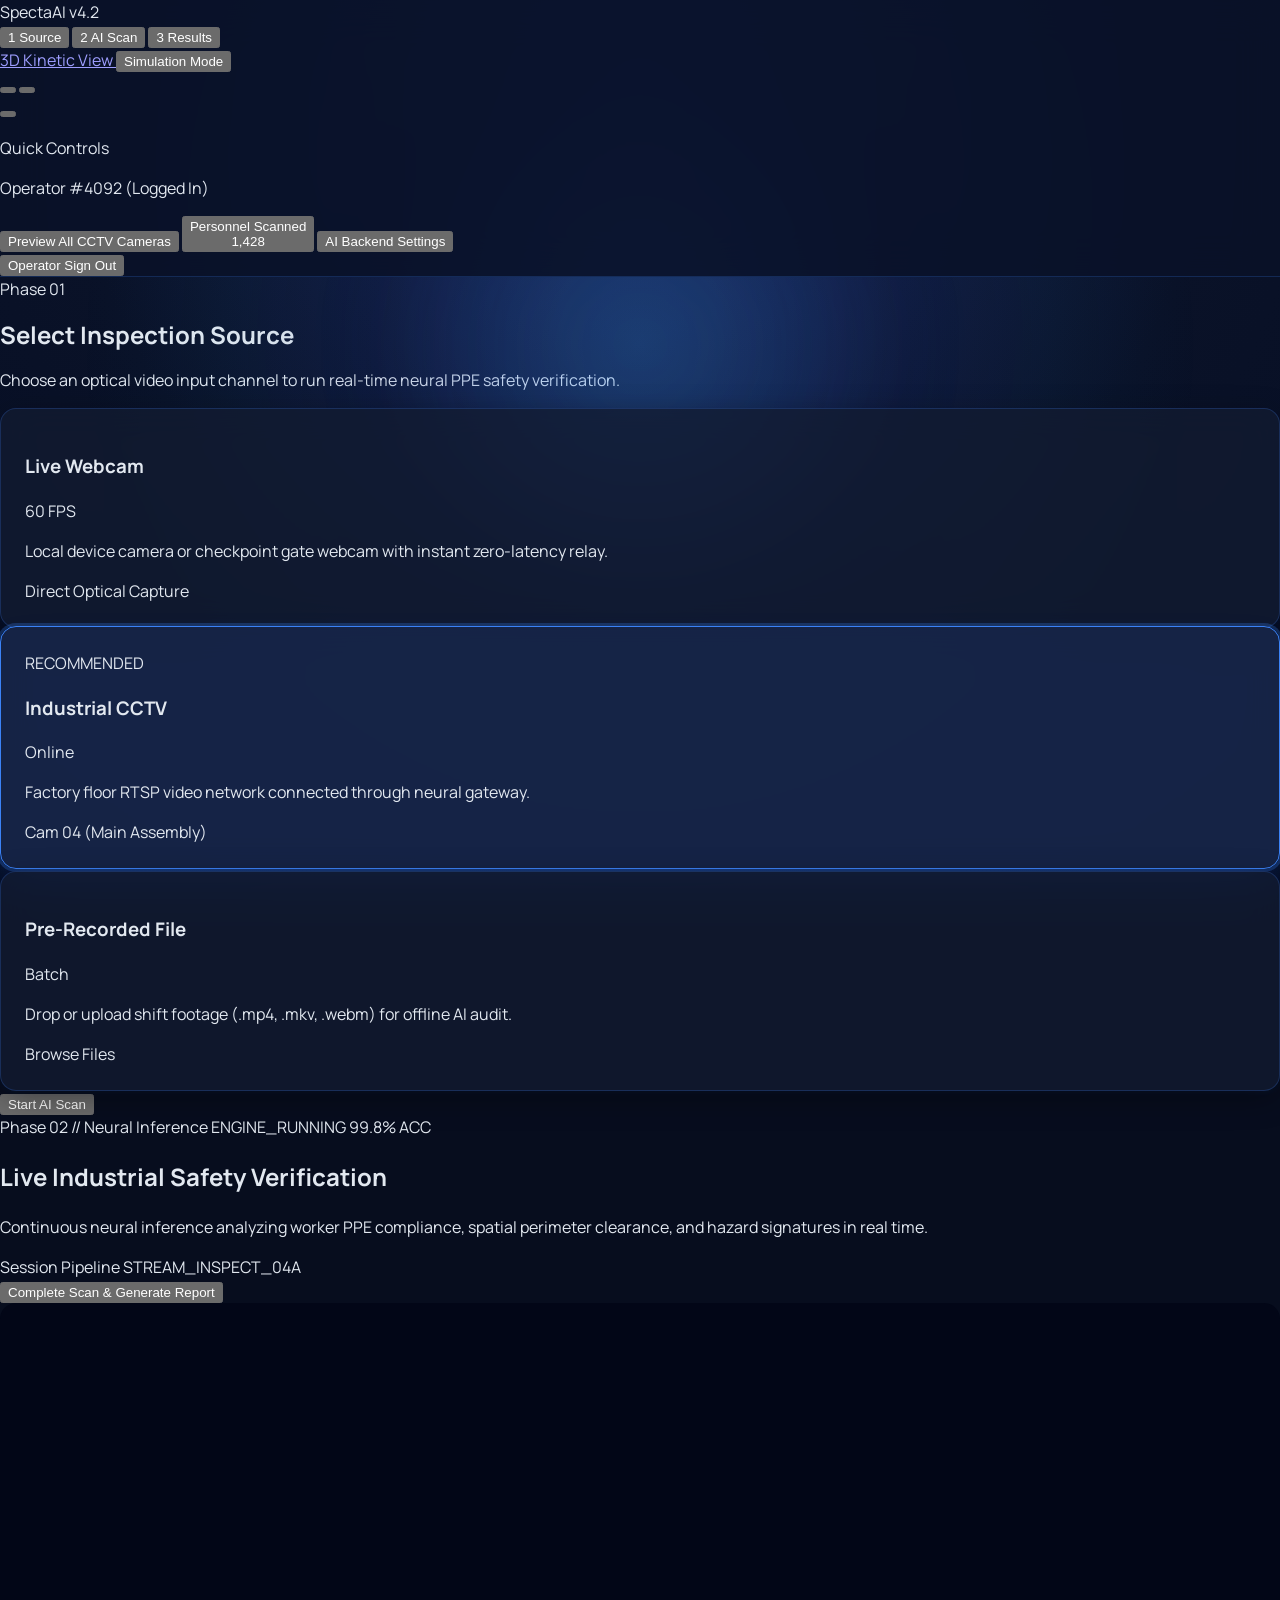
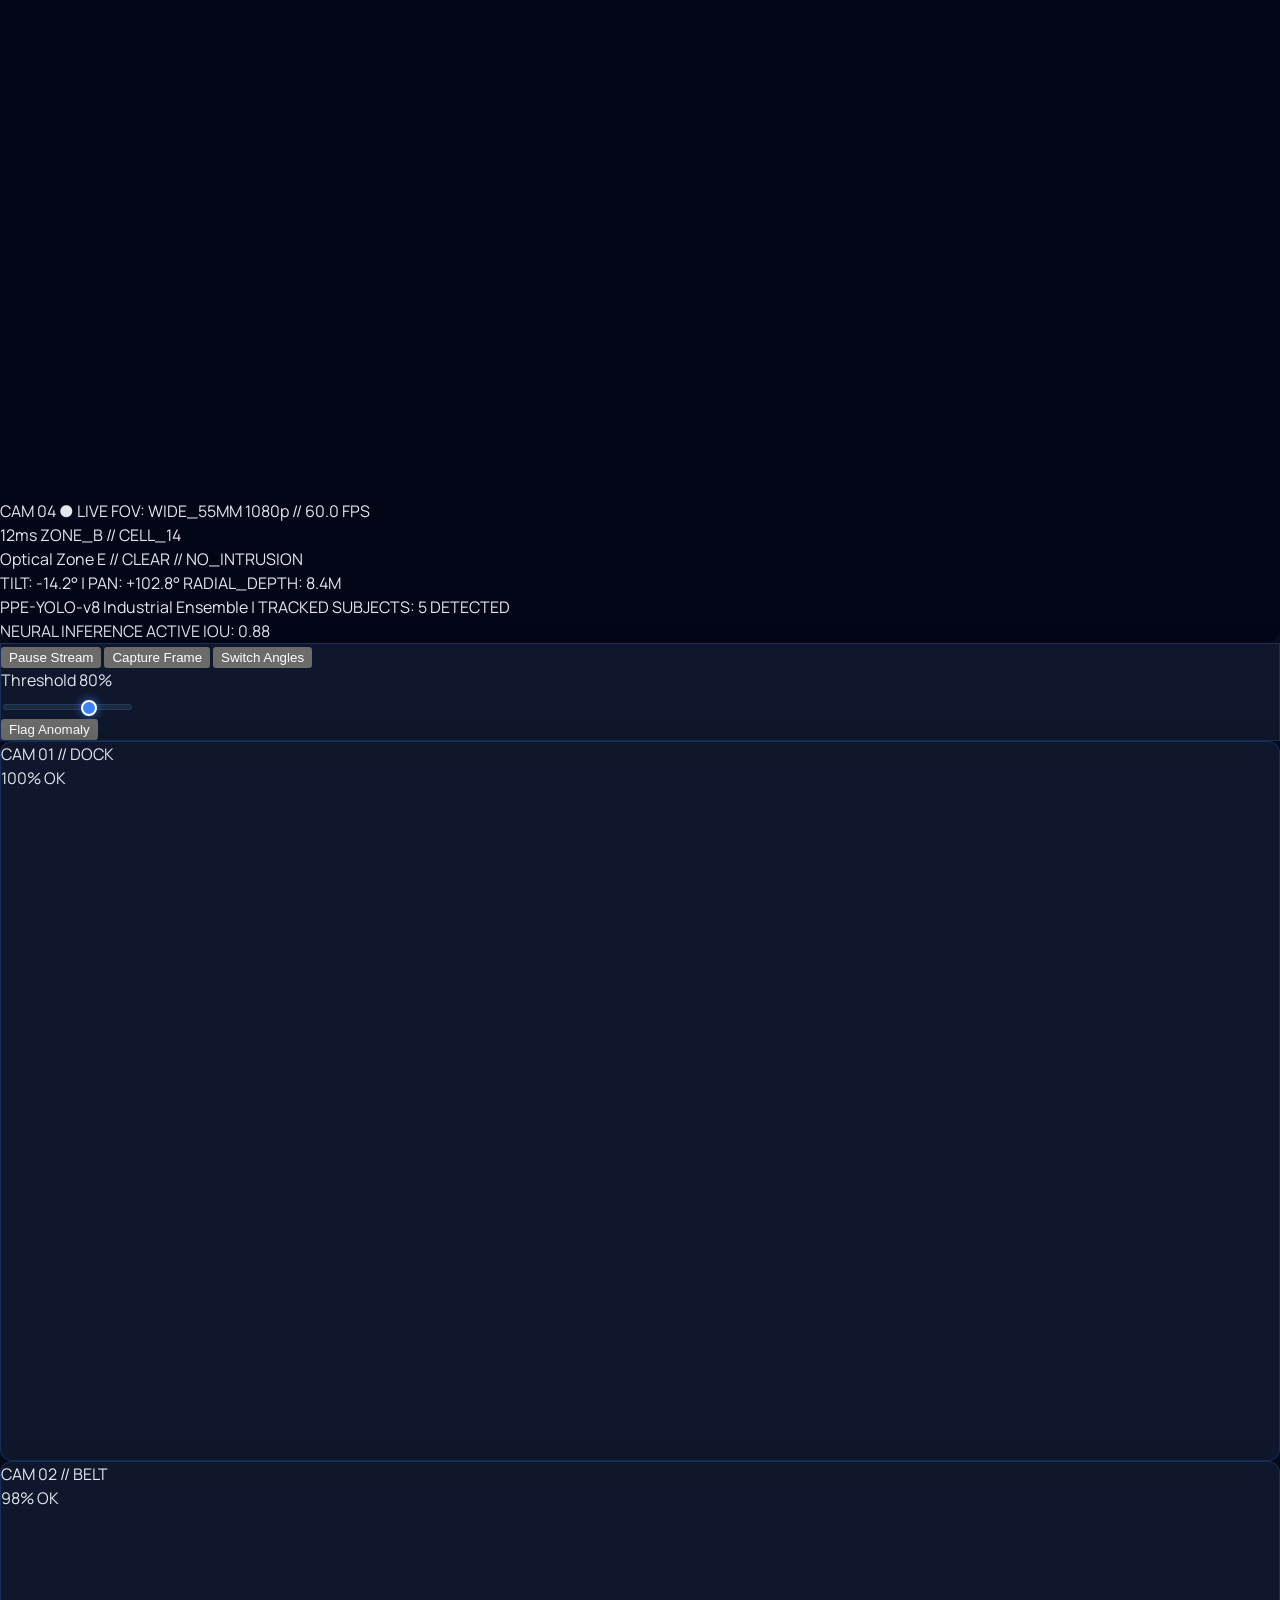
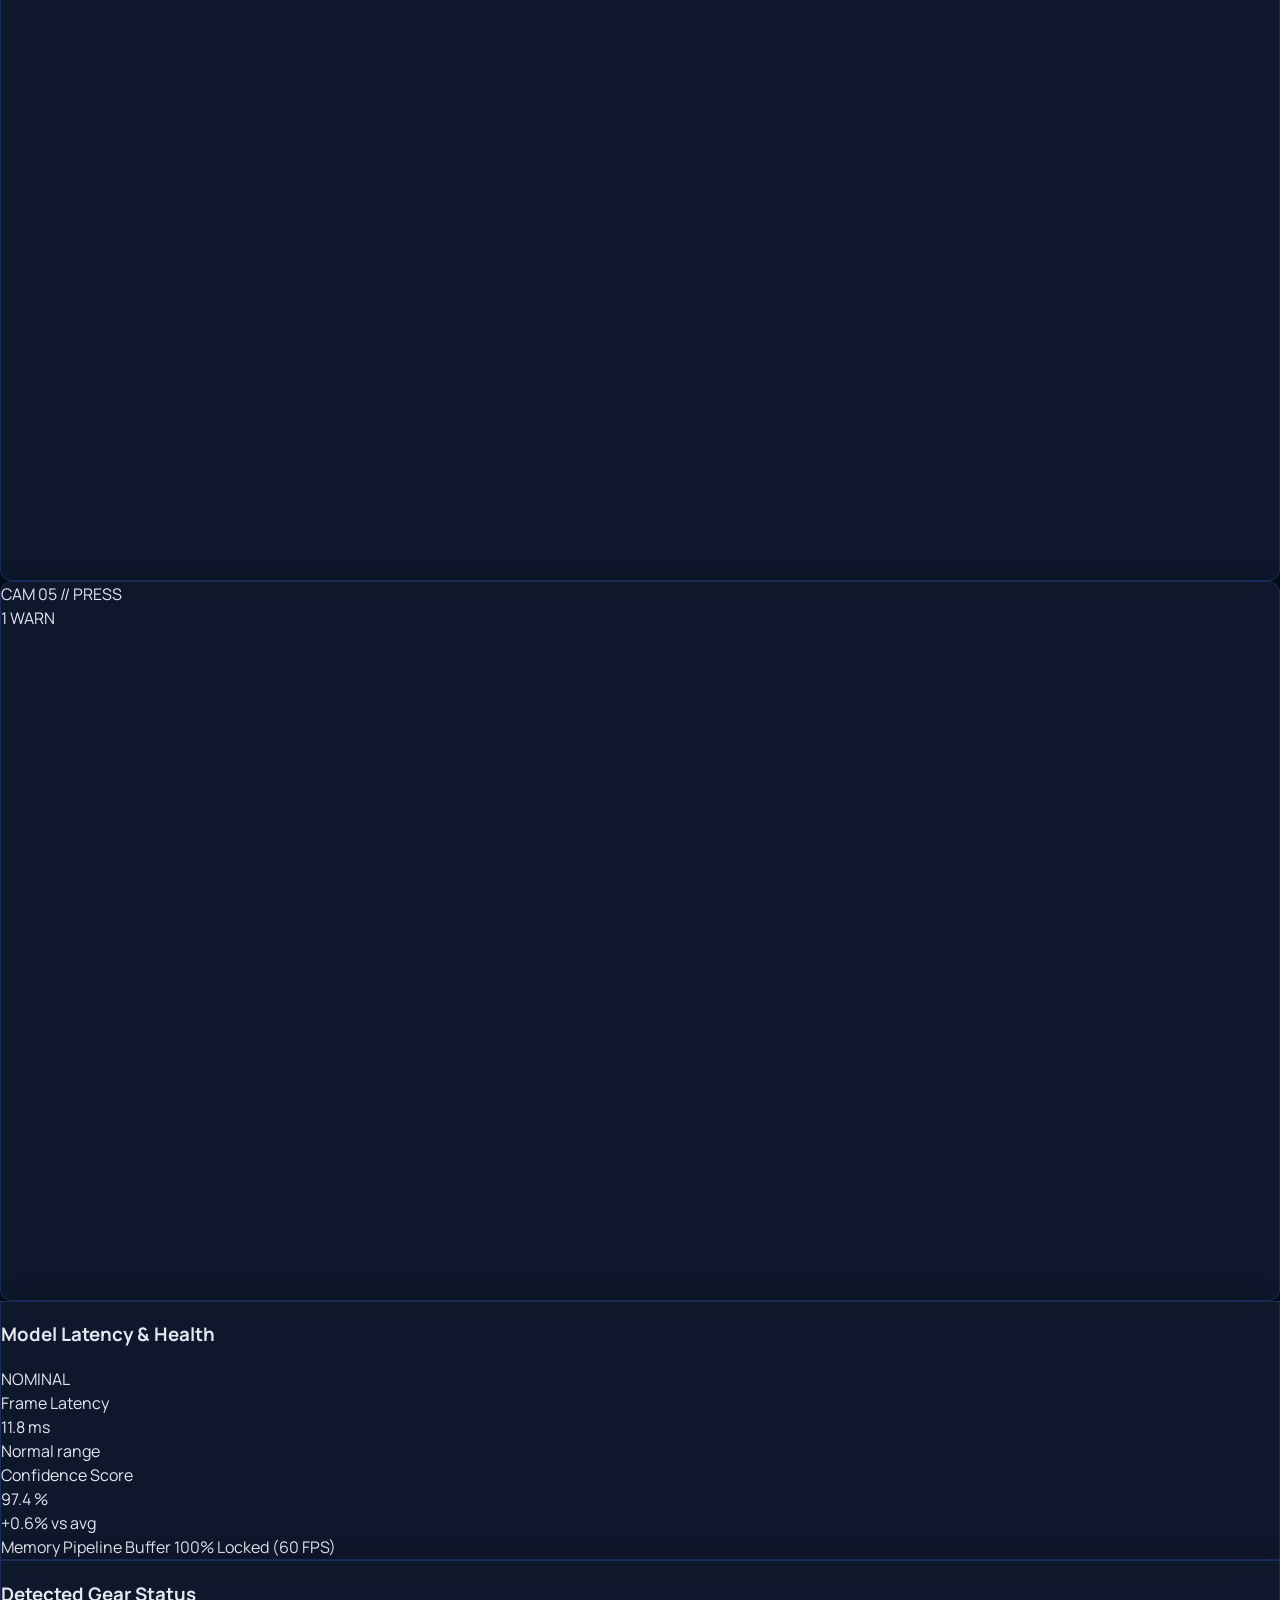
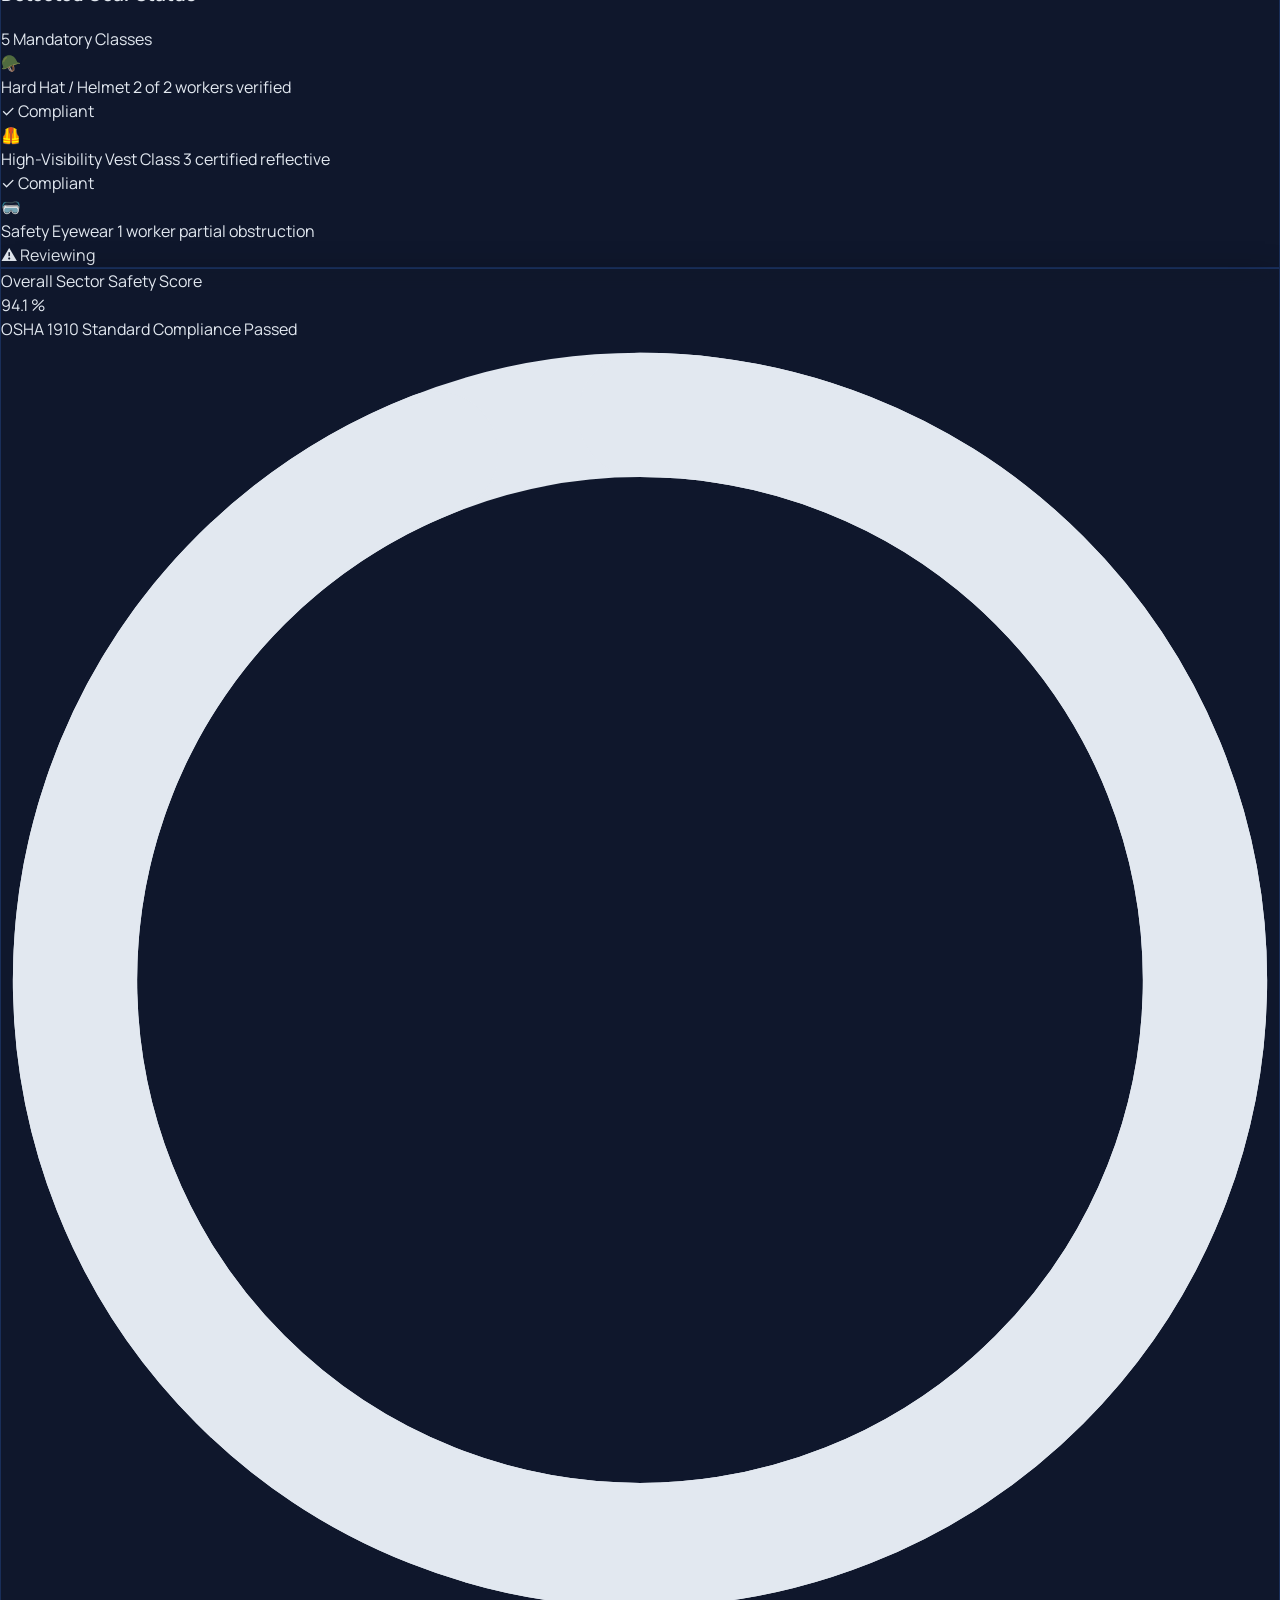
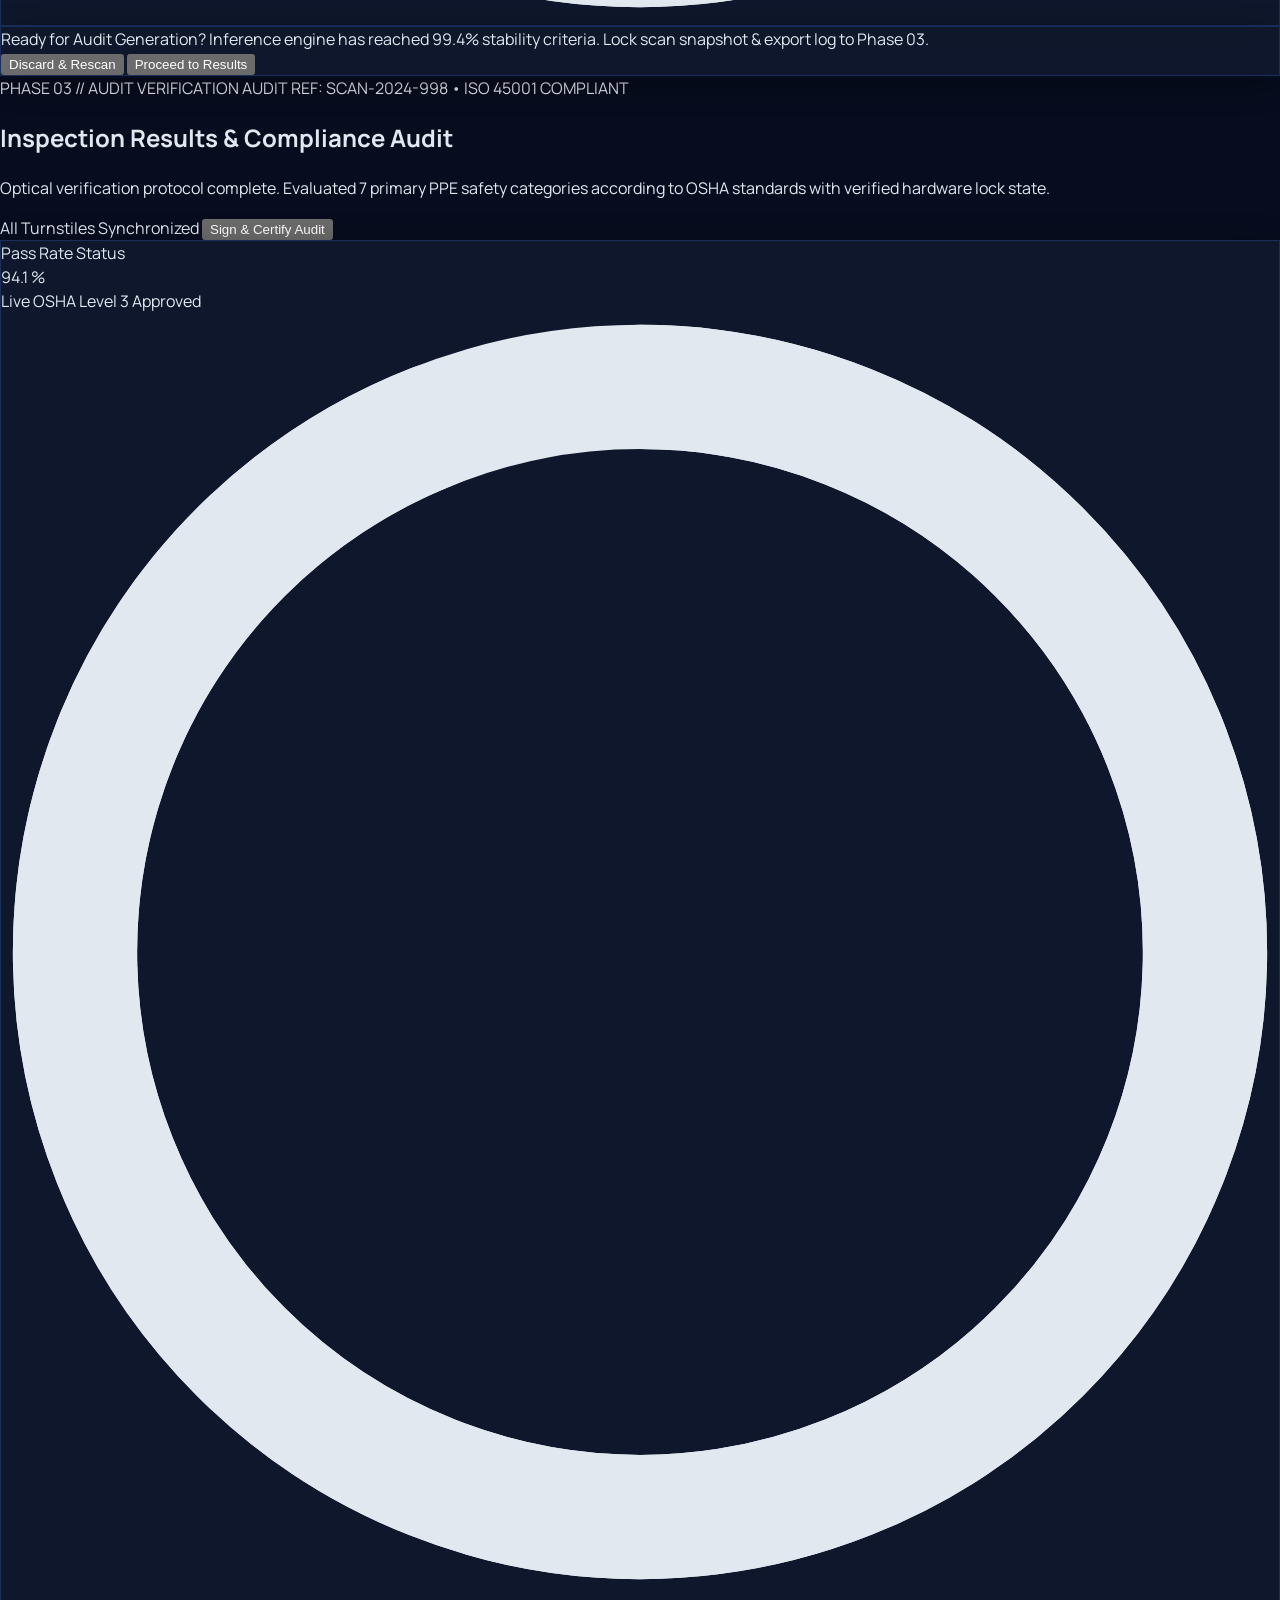
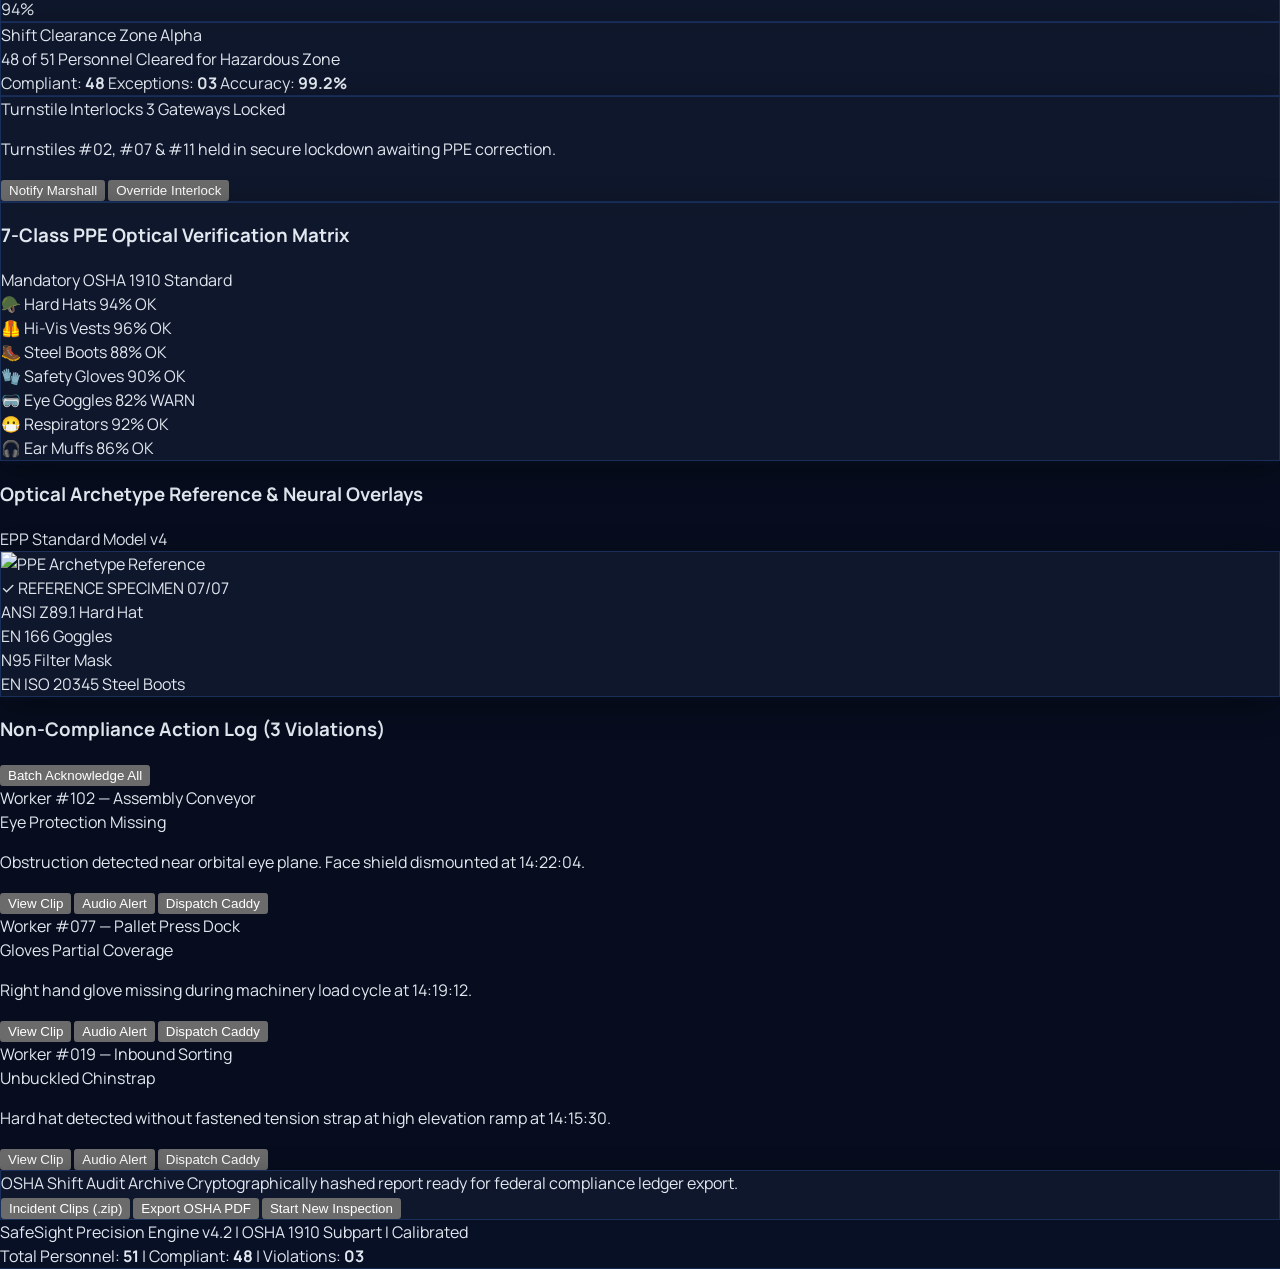
==== index.html @ af02d11a "Add initial frontend files" ====
<!DOCTYPE html>
<html lang="en">
<head>
  <meta charset="utf-8" />
  <meta name="viewport" content="width=device-width, initial-scale=1.0" />
  <title>SafeSight AI — Industrial PPE Neural Inspection Suite</title>
  
  <!-- Tailwind CSS CDN for utility classes -->
  <script src="https://cdn.tailwindcss.com?plugins=forms,container-queries"></script>
  
  <!-- Lucide Icons -->
  <script src="https://unpkg.com/lucide@latest"></script>
  
  <!-- Google Fonts: Space Grotesk, Manrope, Inter & JetBrains Mono -->
  <link rel="preconnect" href="https://fonts.googleapis.com" />
  <link rel="preconnect" href="https://fonts.gstatic.com" crossorigin />
  <link href="https://fonts.googleapis.com/css2?family=Inter:wght@300;400;500;600;700&family=JetBrains+Mono:wght@400;500;600;700&family=Manrope:wght@400;500;600;700&family=Space+Grotesk:wght@500;600;700&display=swap" rel="stylesheet" />

  <!-- Tailwind Configuration -->
  <script>
    tailwind.config = {
      theme: {
        extend: {
          fontFamily: {
            sans: ['Manrope', 'Inter', 'sans-serif'],
            display: ['Space Grotesk', 'sans-serif'],
            mono: ['JetBrains Mono', 'monospace'],
          },
          colors: {
            brand: {
              50: '#eff6ff',
              100: '#dbeafe',
              200: '#bfdbfe',
              300: '#93c5fd',
              500: '#2563eb',
              600: '#1d4ed8',
              700: '#1e40af',
              900: '#0b1c30',
            }
          }
        }
      }
    };
  </script>

  <!-- External Stylesheet -->
  <link rel="stylesheet" href="css/style.css" />
</head>
<body class="antialiased selection:bg-blue-500/30 flex flex-col justify-between min-h-screen relative overflow-x-hidden text-slate-300">

  <!-- Dynamic Cursor Tracking Spotlight Background Layers -->
  <div class="spotlight-layer" id="cursor-spotlight"></div>
  <div class="spotlight-glow" id="cursor-glow"></div>

  <!-- Ambient Blue Background Glow Spheres -->
  <div class="fixed top-[-10%] left-[20%] w-[550px] h-[550px] rounded-full bg-blue-600/15 blur-[140px] pointer-events-none -z-10"></div>
  <div class="fixed bottom-[-10%] right-[10%] w-[600px] h-[600px] rounded-full bg-sky-500/10 blur-[150px] pointer-events-none -z-10"></div>
  <div class="fixed top-[35%] right-[25%] w-[450px] h-[450px] rounded-full bg-indigo-600/10 blur-[130px] pointer-events-none -z-10"></div>

  <!-- ============================================== -->
  <!-- TOP NAVIGATION HEADER                          -->
  <!-- ============================================== -->
  <header class="sticky top-0 z-50 glass-nav px-6 sm:px-8 py-4 flex items-center justify-between shadow-[0_2px_15px_-3px_rgba(15,23,42,0.4)]">
    <!-- Brand Logo & Name -->
    <div class="flex items-center gap-3">
      <div class="w-9 h-9 rounded-xl bg-blue-600 flex items-center justify-center text-white shadow-md shadow-blue-500/30">
        <i data-lucide="shield-check" class="w-5 h-5"></i>
      </div>
      <div>
        <div class="flex items-center gap-2">
          <span class="font-display font-bold text-lg tracking-tight text-white">SpectaAI</span>
          <span class="text-[10px] font-mono uppercase bg-blue-500/20 text-blue-300 px-1.5 py-0.5 rounded font-semibold border border-blue-400/30">v4.2</span>
        </div>
      </div>
    </div>

    <!-- 3-Phase Stepper -->
    <div class="hidden md:flex items-center bg-[#131b31]/80 p-1 rounded-xl border border-blue-500/25 shadow-inner backdrop-blur-md">
      <button class="flex items-center gap-2 px-4 py-1.5 rounded-lg text-xs font-semibold tracking-wide transition-all shadow-sm bg-white text-blue-700 font-display" id="tab-btn-1" onclick="scrollToSection('phase-1')">
        <span class="w-4 h-4 rounded-full bg-blue-600 text-white flex items-center justify-center text-[10px] font-mono">1</span>
        <span>Source</span>
      </button>
      <button class="flex items-center gap-2 px-4 py-1.5 rounded-lg text-xs font-semibold tracking-wide transition-all text-slate-300 hover:text-white font-display" id="tab-btn-2" onclick="scrollToSection('phase-2')">
        <span class="w-4 h-4 rounded-full bg-blue-900/60 text-blue-300 flex items-center justify-center text-[10px] font-mono">2</span>
        <span>AI Scan</span>
      </button>
      <button class="flex items-center gap-2 px-4 py-1.5 rounded-lg text-xs font-semibold tracking-wide transition-all text-slate-300 hover:text-white font-display" id="tab-btn-3" onclick="scrollToSection('phase-3')">
        <span class="w-4 h-4 rounded-full bg-blue-900/60 text-blue-300 flex items-center justify-center text-[10px] font-mono">3</span>
        <span>Results</span>
      </button>
    </div>

    <!-- Quick Actions & Context Controls -->
    <div class="flex items-center gap-2 relative">
      <!-- 3D Kinetic Assembly Archetype Page Link -->
      <a href="kinetic-3d.html" class="hidden sm:flex items-center gap-1.5 px-3 py-1.5 rounded-xl bg-blue-600/30 hover:bg-blue-600/50 text-blue-300 hover:text-white border border-blue-400/30 font-display text-xs font-semibold shadow-sm transition mr-1" title="Open 3D Kinetic Assembly View">
        <i data-lucide="box" class="w-3.5 h-3.5"></i>
        <span>3D Kinetic View</span>
      </a>

      <!-- Backend Connection Status Indicator (Clickable to change URL) -->
      <button onclick="openBackendSettings()" class="text-xs font-mono text-slate-300 mr-2 flex items-center gap-1.5 bg-[#171f35]/80 hover:bg-[#1d2744] px-2.5 py-1 rounded-lg border border-blue-500/25 transition" title="Click to configure AI Backend URL">
        <span id="backendStatusDot" class="w-2 h-2 rounded-full bg-emerald-500 animate-pulse shadow-[0_0_8px_rgba(16,185,129,0.7)]"></span>
        <span id="backendStatusText" class="font-medium">System Active</span>
      </button>

      <!-- Slide Navigation Chevrons -->
      <div class="flex items-center border border-blue-500/25 rounded-lg p-0.5 bg-[#171f35]/80 mr-1 shadow-sm">
        <button class="p-1.5 hover:bg-blue-600/20 rounded text-slate-300 transition" onclick="scrollToSection('phase-1')" title="Previous Phase">
          <i data-lucide="chevron-left" class="w-4 h-4"></i>
        </button>
        <button class="p-1.5 hover:bg-blue-600/20 rounded text-slate-300 transition" onclick="scrollToSection('phase-2')" title="Next Phase">
          <i data-lucide="chevron-right" class="w-4 h-4"></i>
        </button>
      </div>

      <!-- 3-Dot Dropdown Toggle -->
      <button class="w-9 h-9 rounded-xl border border-blue-500/30 hover:border-blue-400 bg-[#171f35]/85 flex items-center justify-center text-slate-200 hover:text-white hover:bg-blue-600/20 shadow-sm transition" id="menu-btn" onclick="toggleMenu()" title="Quick Controls Menu">
        <i data-lucide="more-vertical" class="w-4 h-4"></i>
      </button>

      <!-- 3-Dot Context Menu Popup -->
      <div class="hidden absolute right-0 top-12 w-64 bg-[#0e162b]/95 backdrop-blur-xl border border-blue-500/30 rounded-2xl shadow-2xl shadow-black/60 p-2 z-50 slide-fade text-slate-300" id="quick-menu">
        <div class="px-3 py-2 border-b border-blue-900/40 mb-1">
          <p class="text-[11px] font-mono text-slate-400 uppercase tracking-wider">Quick Controls</p>
          <p class="text-xs font-semibold text-white">Operator #4092 (Logged In)</p>
        </div>
        <button class="w-full flex items-center gap-2.5 px-3 py-2 text-xs text-slate-300 hover:bg-blue-600/20 hover:text-white rounded-xl transition text-left" onclick="openModal('cctvGridModal')">
          <i data-lucide="layout-grid" class="w-4 h-4 text-blue-400"></i>
          <span>Preview All CCTV Cameras</span>
        </button>
        <button class="w-full flex items-center justify-between px-3 py-2 text-xs text-slate-300 hover:bg-blue-600/20 hover:text-white rounded-xl transition text-left" onclick="openModal('personnelStatsModal')">
          <div class="flex items-center gap-2.5">
            <i data-lucide="users" class="w-4 h-4 text-slate-400"></i>
            <span>Personnel Scanned</span>
          </div>
          <span class="font-mono font-semibold text-blue-300 bg-blue-900/60 px-1.5 py-0.5 rounded text-[11px] border border-blue-500/30">1,428</span>
        </button>
        <button class="w-full flex items-center gap-2.5 px-3 py-2 text-xs text-slate-300 hover:bg-blue-600/20 hover:text-white rounded-xl transition text-left" onclick="openBackendSettings()">
          <i data-lucide="settings" class="w-4 h-4 text-slate-400"></i>
          <span>AI Backend Settings</span>
        </button>
        <div class="my-1 border-t border-blue-900/40"></div>
        <button class="w-full flex items-center gap-2.5 px-3 py-2 text-xs text-rose-400 hover:bg-rose-500/10 rounded-xl transition text-left" onclick="showToast('Operator session signed out securely.', 'info', 'Signed Out')">
          <i data-lucide="log-out" class="w-4 h-4 text-rose-400"></i>
          <span>Operator Sign Out</span>
        </button>
      </div>
    </div>
  </header>

  <!-- ============================================== -->
  <!-- MAIN CONTAINER (PAGE FLOW)                    -->
  <!-- ============================================== -->
  <main class="w-full mx-auto px-4 sm:px-6 lg:px-8 py-8 flex-1 flex flex-col justify-center relative z-10 space-y-24">

    <!-- ============================================== -->
    <!-- SECTION 1: PHASE 01 SELECT INSPECTION SOURCE   -->
    <!-- ============================================== -->
    <section class="max-w-6xl w-full mx-auto slide-fade active-slide pt-4" id="phase-1">
      <div class="text-center max-w-xl mx-auto mb-10">
        <span class="text-xs font-mono font-semibold uppercase tracking-widest text-blue-400 bg-blue-950/80 px-3.5 py-1 rounded-full border border-blue-500/30 shadow-sm">Phase 01</span>
        <h1 class="font-display font-bold text-white mt-3 tracking-tight text-4xl sm:text-5xl" style="line-height: 1.15;">Select Inspection Source</h1>
        <p class="text-sm text-slate-400 mt-2 font-normal">Choose an optical video input channel to run real-time neural PPE safety verification.</p>
      </div>

      <!-- 3 Option Cards -->
      <div class="grid grid-cols-1 md:grid-cols-3 gap-6 max-w-4xl mx-auto">
        <!-- Option 1: Live Webcam -->
        <div class="source-card glass-card border border-blue-500/25 hover:border-blue-400/70 hover:shadow-xl hover:shadow-blue-500/20 flex flex-col justify-between" id="src-card-webcam" onclick="selectSource('webcam')">
          <div>
            <div class="w-12 h-12 rounded-xl bg-blue-950/80 text-blue-400 border border-blue-500/30 flex items-center justify-center mb-4 shadow-sm">
              <i data-lucide="video" class="w-6 h-6"></i>
            </div>
            <div class="flex items-center justify-between">
              <h3 class="font-display font-semibold text-white text-base">Live Webcam</h3>
              <span class="text-[11px] font-mono text-emerald-400 bg-emerald-950/60 border border-emerald-500/30 px-2 py-0.5 rounded font-medium">60 FPS</span>
            </div>
            <p class="text-xs text-slate-400 mt-2 leading-relaxed">Local device camera or checkpoint gate webcam with instant zero-latency relay.</p>
          </div>
          <div class="mt-6 pt-4 border-t border-slate-800 flex items-center justify-between text-xs font-medium text-blue-400">
            <span>Direct Optical Capture</span>
            <i data-lucide="arrow-right" class="w-4 h-4"></i>
          </div>
        </div>

        <!-- Option 2: CCTV Feed (Active Default) -->
        <div class="source-card glass-card active border-2 border-blue-500 flex flex-col justify-between" id="src-card-cctv" onclick="selectSource('cctv')">
          <div class="absolute -top-3 right-4 bg-blue-600 text-white text-[10px] font-mono uppercase px-2.5 py-0.5 rounded-full font-semibold shadow-sm">RECOMMENDED</div>
          <div>
            <div class="w-12 h-12 rounded-xl bg-blue-600 text-white flex items-center justify-center mb-4 shadow-md shadow-blue-500/40">
              <i data-lucide="cctv" class="w-6 h-6"></i>
            </div>
            <div class="flex items-center justify-between">
              <h3 class="font-display font-semibold text-white text-base">Industrial CCTV</h3>
              <span class="text-[11px] font-mono text-blue-300 bg-blue-900/60 border border-blue-500/40 px-2 py-0.5 rounded font-medium">Online</span>
            </div>
            <p class="text-xs text-slate-300 mt-2 leading-relaxed">Factory floor RTSP video network connected through neural gateway.</p>
          </div>
          <div class="mt-6 pt-4 border-t border-blue-900/70 flex items-center justify-between text-xs font-semibold text-blue-300">
            <span>Cam 04 (Main Assembly)</span>
            <i data-lucide="arrow-right" class="w-4 h-4"></i>
          </div>
        </div>

        <!-- Option 3: Pre-Recorded Video File -->
        <div class="source-card glass-card border border-blue-500/25 hover:border-blue-400/70 hover:shadow-xl hover:shadow-blue-500/20 flex flex-col justify-between" id="src-card-video" onclick="selectSource('video')">
          <div>
            <div class="w-12 h-12 rounded-xl bg-blue-950/80 text-blue-400 border border-blue-500/30 flex items-center justify-center mb-4 shadow-sm">
              <i data-lucide="file-video" class="w-6 h-6"></i>
            </div>
            <div class="flex items-center justify-between">
              <h3 class="font-display font-semibold text-white text-base">Pre-Recorded File</h3>
              <span class="text-[11px] font-mono text-slate-300 bg-slate-800/80 px-2 py-0.5 rounded font-medium border border-slate-700/50">Batch</span>
            </div>
            <p class="text-xs text-slate-400 mt-2 leading-relaxed">Drop or upload shift footage (.mp4, .mkv, .webm) for offline AI audit.</p>
          </div>
          <div class="mt-6 pt-4 border-t border-slate-800 flex items-center justify-between text-xs font-medium text-blue-400">
            <span id="video-file-label">Browse Files</span>
            <i data-lucide="arrow-right" class="w-4 h-4"></i>
          </div>
        </div>
      </div>

      <!-- Hidden native file picker for Pre-Recorded File -->
      <input accept="video/*" id="video-file-input" onchange="handleVideoFileSelected(event)" style="display:none" type="file" />

      <!-- Action Button to start inspection and scroll to Phase 02 -->
      <div class="mt-10 text-center">
        <button class="inline-flex items-center gap-2 bg-blue-600 hover:bg-blue-500 text-white px-8 py-3 rounded-xl font-display font-semibold text-sm shadow-lg shadow-blue-600/30 hover:shadow-xl hover:shadow-blue-500/40 transition-all active:scale-[0.98]" onclick="startInspection()">
          <span>Start AI Scan</span>
          <i data-lucide="arrow-down" class="w-4 h-4"></i>
        </button>
      </div>
    </section>

    <!-- ============================================== -->
    <!-- SECTION 2: PHASE 02 LIVE AI SCAN IN PROGRESS   -->
    <!-- ============================================== -->
    <section class="max-w-[1720px] w-full mx-auto pt-6 border-t border-blue-500/20" id="phase-2">
      <div class="flex flex-col gap-6">

        <!-- Top Status Bar & Section Header -->
        <div class="flex flex-col xl:flex-row xl:items-end justify-between gap-4">
          <div class="flex flex-col gap-1.5">
            <div class="flex items-center gap-3">
              <span class="px-3 py-1 rounded-full bg-blue-500/20 text-blue-300 font-mono text-[11px] font-semibold uppercase tracking-widest border border-blue-500/30 shadow-sm">
                Phase 02 // Neural Inference
              </span>
              <span class="inline-flex items-center gap-1.5 px-3 py-1 rounded-full bg-emerald-500/10 text-emerald-400 font-mono text-[11px] border border-emerald-500/30">
                <span class="w-1.5 h-1.5 rounded-full bg-emerald-400 animate-ping"></span>
                ENGINE_RUNNING 99.8% ACC
              </span>
            </div>
            <h2 class="font-display font-bold text-3xl sm:text-4xl text-white tracking-tight mt-1">
              Live Industrial Safety Verification
            </h2>
            <p class="text-sm text-slate-400 max-w-3xl font-normal leading-relaxed">
              Continuous neural inference analyzing worker PPE compliance, spatial perimeter clearance, and hazard signatures in real time.
            </p>
          </div>
          <div class="flex items-center gap-3 shrink-0">
            <div class="hidden sm:flex flex-col items-end px-4 py-1.5 rounded-xl bg-[#131b31]/80 border border-blue-500/25 shadow-sm">
              <span class="font-mono text-[10px] text-slate-400 uppercase tracking-wider">Session Pipeline</span>
              <span class="font-mono text-xs text-blue-300 font-bold">STREAM_INSPECT_04A</span>
            </div>
            <button class="group flex items-center gap-2 px-5 py-2.5 rounded-xl bg-blue-600 hover:bg-blue-500 text-white font-display font-semibold text-xs shadow-[0_0_20px_rgba(37,99,235,0.35)] transition-all" onclick="stopInspection(); scrollToSection('phase-3');" type="button">
              <span>Complete Scan &amp; Generate Report</span>
              <i data-lucide="arrow-right" class="w-4 h-4 group-hover:translate-x-1 transition-transform"></i>
            </button>
          </div>
        </div>

        <!-- Main Stage Split: Viewport (8 Cols) vs Telemetry Rail (4 Cols) -->
        <div class="grid grid-cols-1 xl:grid-cols-12 gap-6 items-start">

          <!-- LEFT COLUMN: CCTV Stream Viewport & Micro-Controls (8 Cols) -->
          <div class="xl:col-span-8 flex flex-col gap-4">

            <!-- Feed Canvas Container -->
            <div class="relative w-full rounded-2xl overflow-hidden bg-slate-950 border border-blue-500/30 shadow-[0_20px_50px_rgba(0,0,0,0.7)] group" id="viewportContainer">
              <!-- Background Industrial Stream Simulation Frame with Neural Detections -->
              <div class="relative w-full aspect-[16/9] min-h-[460px] bg-cover bg-center overflow-hidden" id="feedBg" style="background-image: url('https://lh3.googleusercontent.com/aida-public/[base64]')">
                <!-- Real live video stream (hidden until webcam or file upload starts) -->
                <video autoplay class="absolute inset-0 w-full h-full object-cover hidden" id="feedVideo" muted playsinline></video>

                <!-- Dynamic High-DPI Bounding Box Canvas -->
                <canvas id="overlayCanvas"></canvas>

                <!-- Hidden canvas used only to grab still frames to send to the backend -->
                <canvas class="hidden" id="captureCanvas"></canvas>

                <!-- Scanline & Gradient Overlay -->
                <div class="absolute inset-0 bg-gradient-to-t from-slate-950 via-slate-950/20 to-slate-950/60 pointer-events-none"></div>
                <div class="absolute inset-0 scanline-overlay pointer-events-none opacity-40"></div>

                <!-- Top HUD Overlay Bar -->
                <div class="absolute top-4 left-4 right-4 flex items-center justify-between gap-2 pointer-events-none z-20">
                  <div class="flex items-center gap-2 flex-wrap">
                    <span class="flex items-center gap-1.5 px-3 py-1 rounded-lg bg-black/75 backdrop-blur-md shadow-md font-mono text-xs text-white border border-white/10">
                      <span class="w-2 h-2 rounded-full bg-rose-500 animate-pulse shadow-[0_0_8px_rgba(239,68,68,0.8)]"></span>
                      <span class="text-rose-400 font-bold" id="hudCamId">CAM 04</span>
                      <span class="text-slate-400">● LIVE</span>
                    </span>
                    <span class="px-2.5 py-1 rounded-lg bg-black/60 backdrop-blur-md font-mono text-[11px] text-slate-300 border border-white/10">
                      FOV: WIDE_55MM
                    </span>
                    <span class="px-2.5 py-1 rounded-lg bg-black/60 backdrop-blur-md font-mono text-[11px] text-blue-300 border border-white/10" id="hudCamFps">
                      1080p // 60.0 FPS
                    </span>
                  </div>
                  <div class="flex items-center gap-2">
                    <span class="flex items-center gap-1 px-3 py-1 rounded-lg bg-black/75 backdrop-blur-md font-mono text-xs text-emerald-400 border border-white/10">
                      <i data-lucide="zap" class="w-3.5 h-3.5"></i>
                      <span id="telemetryLatencyPill">12ms</span>
                    </span>
                    <span class="px-3 py-1 rounded-lg bg-black/75 backdrop-blur-md font-mono text-xs text-slate-300 border border-white/10" id="hudCamZone">
                      ZONE_B // CELL_14
                    </span>
                  </div>
                </div>

                <!-- Target Crosshairs / Grid Alignment Watermarks -->
                <div class="absolute top-1/2 left-1/2 -translate-x-1/2 -translate-y-1/2 w-8 h-8 pointer-events-none opacity-40 flex items-center justify-center text-blue-400 z-10">
                  <i data-lucide="crosshair" class="w-8 h-8"></i>
                </div>

                <!-- AI Optical Safe Zone Vector Overlay -->
                <div class="absolute bottom-4 left-6 pointer-events-none z-20">
                  <div class="flex items-center gap-2 px-3 py-1 rounded-lg bg-black/75 backdrop-blur-md shadow-md text-blue-300 font-mono text-xs border border-blue-500/30">
                    <span class="w-2 h-2 rounded-full bg-blue-400 animate-ping"></span>
                    <span>Optical Zone E // CLEAR // NO_INTRUSION</span>
                  </div>
                </div>

                <!-- Right-hand HUD Coordinates -->
                <div class="absolute bottom-4 right-4 pointer-events-none hidden sm:flex flex-col items-end text-slate-400 font-mono text-[10px] z-20">
                  <span>TILT: -14.2° | PAN: +102.8°</span>
                  <span class="text-white font-bold">RADIAL_DEPTH: 8.4M</span>
                </div>
              </div>

              <!-- Bottom Stream Telemetry Bar -->
              <div class="px-4 py-2.5 bg-[#0f172a] border-t border-blue-500/25 flex flex-col sm:flex-row items-center justify-between gap-2 text-slate-300 font-mono text-xs">
                <div class="flex items-center gap-3">
                  <span class="w-2 h-2 rounded-full bg-blue-500 shadow-[0_0_8px_rgba(59,130,246,0.8)]"></span>
                  <span class="font-bold text-white">PPE-YOLO-v8 Industrial Ensemble</span>
                  <span class="text-slate-600">|</span>
                  <span class="text-emerald-400 font-semibold" id="trackedSubjectsLabel">TRACKED SUBJECTS: 5 DETECTED</span>
                </div>
                <div class="flex items-center gap-3 text-[11px]">
                  <span class="text-slate-400" id="liveStatusLabel">NEURAL INFERENCE ACTIVE</span>
                  <span class="px-1.5 py-0.5 rounded bg-blue-950/80 border border-blue-500/30 font-bold text-blue-300">IOU: 0.88</span>
                </div>
              </div>
            </div>

            <!-- Interactive Stream Controls Strip -->
            <div class="grid grid-cols-2 md:grid-cols-5 gap-3 p-3 rounded-xl glass-card border border-blue-500/25 shadow-sm">
              <!-- Pause Stream Button -->
              <button id="pauseStreamBtn" class="flex items-center justify-center gap-2 px-3 py-2 rounded-lg bg-[#171f35]/90 hover:bg-blue-600/20 text-slate-200 text-xs font-medium transition-all border border-blue-500/20 shadow-sm" onclick="togglePauseStream()" type="button">
                <i data-lucide="pause-circle" class="w-4 h-4 text-blue-400"></i>
                <span id="pauseStreamText">Pause Stream</span>
              </button>

              <!-- Capture Frame Button -->
              <button class="flex items-center justify-center gap-2 px-3 py-2 rounded-lg bg-[#171f35]/90 hover:bg-blue-600/20 text-slate-200 text-xs font-medium transition-all border border-blue-500/20 shadow-sm" onclick="captureSnapshot()" type="button">
                <i data-lucide="camera" class="w-4 h-4 text-emerald-400"></i>
                <span>Capture Frame</span>
              </button>

              <!-- Switch Angles Button -->
              <button class="flex items-center justify-center gap-2 px-3 py-2 rounded-lg bg-[#171f35]/90 hover:bg-blue-600/20 text-slate-200 text-xs font-medium transition-all border border-blue-500/20 shadow-sm" onclick="cycleCameraAngles()" type="button">
                <i data-lucide="video" class="w-4 h-4 text-blue-400"></i>
                <span>Switch Angles</span>
              </button>

              <!-- Sensitivity Slider Widget -->
              <div class="col-span-2 md:col-span-1 flex flex-col justify-center px-3 py-1 rounded-lg bg-[#171f35]/90 border border-blue-500/20">
                <div class="flex items-center justify-between text-[11px] font-mono text-slate-400">
                  <span>Threshold</span>
                  <span class="text-blue-300 font-bold" id="sensitivityLabel">80%</span>
                </div>
                <input type="range" min="40" max="98" value="80" class="w-full mt-1" oninput="updateSensitivity(this.value)" />
              </div>

              <!-- Flag Anomaly Button -->
              <button class="flex items-center justify-center gap-2 px-3 py-2 rounded-lg bg-rose-950/50 hover:bg-rose-900/60 text-rose-300 text-xs font-medium transition-all border border-rose-500/30 shadow-sm" onclick="openModal('flagAnomalyModal')" type="button">
                <i data-lucide="flag" class="w-4 h-4 text-rose-400"></i>
                <span>Flag Anomaly</span>
              </button>
            </div>

            <!-- Secondary Feed Mosaic: Alternate Angle Miniatures -->
            <div class="grid grid-cols-3 gap-3 pt-1">
              <!-- Thumbnail 1 (CAM 01 Dock) -->
              <div class="cctv-thumb glass-card group" data-cam="CAM_01" onclick="switchCCTVCamera('CAM_01')" title="Switch to Dock Cam 01">
                <div class="w-full h-full bg-cover bg-center" style="background-image: url('https://lh3.googleusercontent.com/aida-public/[base64]')">
                  <div class="absolute inset-0 bg-slate-950/50 group-hover:bg-transparent transition-colors"></div>
                  <div class="absolute top-2 left-2 px-1.5 py-0.5 rounded bg-black/80 font-mono text-[10px] text-white">CAM 01 // DOCK</div>
                  <div class="absolute bottom-2 right-2 px-1.5 py-0.5 rounded bg-emerald-500/90 text-slate-950 font-mono text-[9px] font-bold">100% OK</div>
                </div>
              </div>

              <!-- Thumbnail 2 (CAM 02 Belt) -->
              <div class="cctv-thumb glass-card group" data-cam="CAM_02" onclick="switchCCTVCamera('CAM_02')" title="Switch to Belt Cam 02">
                <div class="w-full h-full bg-cover bg-center" style="background-image: url('https://lh3.googleusercontent.com/aida-public/[base64]')">
                  <div class="absolute inset-0 bg-slate-950/50 group-hover:bg-transparent transition-colors"></div>
                  <div class="absolute top-2 left-2 px-1.5 py-0.5 rounded bg-black/80 font-mono text-[10px] text-white">CAM 02 // BELT</div>
                  <div class="absolute bottom-2 right-2 px-1.5 py-0.5 rounded bg-emerald-500/90 text-slate-950 font-mono text-[9px] font-bold">98% OK</div>
                </div>
              </div>

              <!-- Thumbnail 3 (CAM 05 Press) -->
              <div class="cctv-thumb glass-card group" data-cam="CAM_05" onclick="switchCCTVCamera('CAM_05')" title="Switch to Press Cam 05">
                <div class="w-full h-full bg-cover bg-center" style="background-image: url('https://lh3.googleusercontent.com/aida-public/[base64]')">
                  <div class="absolute inset-0 bg-slate-950/50 group-hover:bg-transparent transition-colors"></div>
                  <div class="absolute top-2 left-2 px-1.5 py-0.5 rounded bg-black/80 font-mono text-[10px] text-white">CAM 05 // PRESS</div>
                  <div class="absolute bottom-2 right-2 px-1.5 py-0.5 rounded bg-amber-500 text-slate-950 font-mono text-[9px] font-bold">1 WARN</div>
                </div>
              </div>
            </div>
          </div>

          <!-- RIGHT COLUMN: Real-Time Telemetry & Detected Gear Status (4 Cols) -->
          <div class="xl:col-span-4 flex flex-col gap-4">

            <!-- Inference Performance Telemetry Card -->
            <div class="p-5 rounded-2xl glass-card border border-blue-500/25 shadow-sm flex flex-col gap-3">
              <div class="flex items-center justify-between pb-1 border-b border-slate-800">
                <div class="flex items-center gap-2">
                  <i data-lucide="gauge" class="w-4 h-4 text-blue-400"></i>
                  <h3 class="font-display font-semibold text-white text-sm">Model Latency &amp; Health</h3>
                </div>
                <span class="font-mono text-xs text-emerald-400 font-bold bg-emerald-950/70 border border-emerald-500/30 px-2 py-0.5 rounded">NOMINAL</span>
              </div>
              <div class="grid grid-cols-2 gap-3 pt-1">
                <div class="p-3 rounded-xl bg-slate-900/70 border border-blue-500/15 flex flex-col">
                  <span class="font-mono text-[11px] text-slate-400">Frame Latency</span>
                  <div class="flex items-baseline gap-1 mt-1">
                    <span class="font-display text-2xl font-bold text-white" id="telemetryLatency">11.8</span>
                    <span class="font-mono text-xs text-slate-400">ms</span>
                  </div>
                  <span class="text-[11px] text-emerald-400 mt-1 flex items-center gap-1 font-medium">
                    <i data-lucide="check" class="w-3 h-3"></i> Normal range
                  </span>
                </div>
                <div class="p-3 rounded-xl bg-slate-900/70 border border-blue-500/15 flex flex-col">
                  <span class="font-mono text-[11px] text-slate-400">Confidence Score</span>
                  <div class="flex items-baseline gap-1 mt-1">
                    <span class="font-display text-2xl font-bold text-blue-400" id="telemetryConfidence">97.4</span>
                    <span class="font-mono text-xs text-blue-400">%</span>
                  </div>
                  <span class="text-[11px] text-blue-300 mt-1 flex items-center gap-1 font-medium">
                    <i data-lucide="trending-up" class="w-3 h-3"></i> +0.6% vs avg
                  </span>
                </div>
              </div>
              <!-- Buffer Health Spark Bar -->
              <div class="flex flex-col gap-1.5 mt-1 p-3 rounded-xl bg-slate-900/70 border border-blue-500/15">
                <div class="flex items-center justify-between font-mono text-[11px] text-slate-400">
                  <span>Memory Pipeline Buffer</span>
                  <span class="text-slate-200 font-semibold">100% Locked (60 FPS)</span>
                </div>
                <div class="w-full bg-slate-800 h-2 rounded-full overflow-hidden flex">
                  <div class="bg-emerald-500 h-full" style="width: 82%"></div>
                  <div class="bg-blue-500 h-full" style="width: 18%"></div>
                </div>
              </div>
            </div>

            <!-- Detected Gear Status Checklist Card -->
            <div class="p-5 rounded-2xl glass-card border border-blue-500/25 shadow-sm flex flex-col gap-3">
              <div class="flex items-center justify-between pb-2 border-b border-slate-800">
                <div class="flex items-center gap-2">
                  <i data-lucide="shield" class="w-4 h-4 text-blue-400"></i>
                  <h3 class="font-display font-semibold text-white text-sm">Detected Gear Status</h3>
                </div>
                <span class="px-2 py-0.5 rounded bg-blue-950/80 border border-blue-500/30 text-blue-300 font-mono text-[10px] font-semibold">
                  5 Mandatory Classes
                </span>
              </div>

              <!-- Filled dynamically by JS -->
              <div class="flex flex-col gap-2" id="detectedGearList">
                <!-- Item 1: Hard Hat -->
                <div class="p-2.5 rounded-xl bg-slate-900/60 border border-blue-500/15 flex items-center justify-between gap-3">
                  <div class="flex items-center gap-3">
                    <div class="w-8 h-8 rounded-lg bg-blue-950/80 text-blue-300 flex items-center justify-center shrink-0 text-base">🪖</div>
                    <div class="flex flex-col">
                      <span class="font-display text-xs text-white font-semibold">Hard Hat / Helmet</span>
                      <span class="text-[11px] text-slate-400">2 of 2 workers verified</span>
                    </div>
                  </div>
                  <div class="flex items-center gap-1 px-2.5 py-1 rounded-full bg-emerald-950/70 border border-emerald-500/30 text-emerald-400 font-mono text-[10px] font-bold">
                    <span>✓ Compliant</span>
                  </div>
                </div>

                <!-- Item 2: High-Visibility Vest -->
                <div class="p-2.5 rounded-xl bg-slate-900/60 border border-blue-500/15 flex items-center justify-between gap-3">
                  <div class="flex items-center gap-3">
                    <div class="w-8 h-8 rounded-lg bg-blue-950/80 text-blue-300 flex items-center justify-center shrink-0 text-base">🦺</div>
                    <div class="flex flex-col">
                      <span class="font-display text-xs text-white font-semibold">High-Visibility Vest</span>
                      <span class="text-[11px] text-slate-400">Class 3 certified reflective</span>
                    </div>
                  </div>
                  <div class="flex items-center gap-1 px-2.5 py-1 rounded-full bg-emerald-950/70 border border-emerald-500/30 text-emerald-400 font-mono text-[10px] font-bold">
                    <span>✓ Compliant</span>
                  </div>
                </div>

                <!-- Item 3: Eye Protection -->
                <div class="p-2.5 rounded-xl bg-amber-950/40 border border-amber-500/30 flex items-center justify-between gap-3">
                  <div class="flex items-center gap-3">
                    <div class="w-8 h-8 rounded-lg bg-amber-950/80 text-amber-300 flex items-center justify-center shrink-0 text-base">🥽</div>
                    <div class="flex flex-col">
                      <span class="font-display text-xs text-white font-semibold">Safety Eyewear</span>
                      <span class="text-[11px] text-amber-300">1 worker partial obstruction</span>
                    </div>
                  </div>
                  <div class="flex items-center gap-1 px-2.5 py-1 rounded-full bg-amber-950/90 border border-amber-500/50 text-amber-300 font-mono text-[10px] font-bold animate-pulse">
                    <span>⚠ Reviewing</span>
                  </div>
                </div>
              </div>
            </div>

            <!-- Overall Pass Probability Gauge Card -->
            <div class="p-5 rounded-2xl glass-card border border-blue-500/25 shadow-sm flex items-center justify-between gap-4">
              <div class="flex flex-col">
                <span class="font-mono text-[11px] text-slate-400 uppercase tracking-wider">Overall Sector Safety Score</span>
                <div class="flex items-baseline gap-1 mt-1">
                  <span class="font-display text-3xl font-bold text-white" id="safetyScoreValue">94.1</span>
                  <span class="font-display text-emerald-400 font-bold text-xl">%</span>
                </div>
                <span class="text-xs text-slate-400 mt-0.5" id="safetyScoreCaption">OSHA 1910 Standard Compliance Passed</span>
              </div>
              <!-- Circular SVG Radial Meter -->
              <div class="relative w-20 h-20 shrink-0 flex items-center justify-center">
                <svg class="w-full h-full -rotate-90 transform" viewBox="0 0 36 36">
                  <path class="text-slate-800" d="M18 2.0845 a 15.9155 15.9155 0 0 1 0 31.831 a 15.9155 15.9155 0 0 1 0 -31.831" fill="none" stroke="currentColor" stroke-width="3.5"></path>
                  <path class="text-emerald-400" d="M18 2.0845 a 15.9155 15.9155 0 0 1 0 31.831 a 15.9155 15.9155 0 0 1 0 -31.831" fill="none" id="safetyScoreArc" stroke="currentColor" stroke-dasharray="94.1, 100" stroke-linecap="round" stroke-width="3.5"></path>
                </svg>
                <div class="absolute flex items-center justify-center text-emerald-400">
                  <i data-lucide="shield-check" class="w-6 h-6"></i>
                </div>
              </div>
            </div>

          </div>
        </div>

        <!-- Bottom Action Ribbon: Audit Snapshot & Stage Navigation -->
        <div class="w-full p-5 rounded-2xl glass-card border border-blue-500/25 shadow-[0_4px_24px_rgba(0,0,0,0.3)] flex flex-col md:flex-row items-center justify-between gap-4">
          <div class="flex items-center gap-4">
            <div class="w-10 h-10 rounded-xl bg-blue-600/20 text-blue-400 border border-blue-500/30 flex items-center justify-center shrink-0">
              <i data-lucide="file-check-2" class="w-5 h-5"></i>
            </div>
            <div class="flex flex-col">
              <span class="font-display font-semibold text-white text-sm">Ready for Audit Generation?</span>
              <span class="text-xs text-slate-400">
                Inference engine has reached 99.4% stability criteria. Lock scan snapshot &amp; export log to Phase 03.
              </span>
            </div>
          </div>
          <div class="flex items-center gap-3 w-full md:w-auto shrink-0">
            <button class="w-full md:w-auto px-4 py-2.5 rounded-xl bg-[#171f35]/90 hover:bg-slate-800 text-slate-300 font-medium text-xs border border-blue-500/20 transition-all shadow-sm flex items-center justify-center gap-1.5" onclick="scrollToSection('phase-1')" type="button">
              <i data-lucide="rotate-ccw" class="w-4 h-4"></i>
              <span>Discard &amp; Rescan</span>
            </button>
            <button class="w-full md:w-auto px-5 py-2.5 rounded-xl bg-blue-600 hover:bg-blue-500 text-white font-display font-semibold text-xs shadow-[0_0_16px_rgba(59,130,246,0.4)] transition-all flex items-center justify-center gap-2" onclick="stopInspection(); scrollToSection('phase-3')" type="button">
              <span>Proceed to Results</span>
              <i data-lucide="arrow-right" class="w-4 h-4"></i>
            </button>
          </div>
        </div>

      </div>
    </section>

    <!-- ============================================== -->
    <!-- SECTION 3: PHASE 03 AUDIT VERIFICATION RESULTS -->
    <!-- ============================================== -->
    <section class="max-w-[1720px] w-full mx-auto pt-8 border-t border-blue-500/20 slide-fade active-slide" id="phase-3">
      <div class="flex flex-col gap-6">

        <!-- Phase 3 Header -->
        <div class="flex flex-col xl:flex-row xl:items-end justify-between gap-4">
          <div class="flex flex-col gap-1.5">
            <div class="flex items-center gap-3">
              <span class="px-3 py-1 rounded-full bg-blue-500/20 text-blue-300 font-mono text-[11px] font-semibold uppercase tracking-widest border border-blue-500/30 shadow-sm">
                PHASE 03 // AUDIT VERIFICATION
              </span>
              <span class="inline-flex items-center gap-1.5 px-3 py-1 rounded-full bg-emerald-500/10 text-emerald-400 font-mono text-[11px] border border-emerald-500/30">
                <span class="w-1.5 h-1.5 rounded-full bg-emerald-400 animate-ping"></span>
                AUDIT REF: SCAN-2024-998 • ISO 45001 COMPLIANT
              </span>
            </div>
            <h2 class="font-display font-bold text-3xl sm:text-4xl text-white tracking-tight mt-1">
              Inspection Results &amp; Compliance Audit
            </h2>
            <p class="text-sm text-slate-400 max-w-3xl font-normal leading-relaxed">
              Optical verification protocol complete. Evaluated 7 primary PPE safety categories according to OSHA standards with verified hardware lock state.
            </p>
          </div>
          <div class="flex items-center gap-3 shrink-0">
            <span class="hidden sm:flex items-center gap-2 px-3 py-1.5 rounded-xl bg-[#131b31]/80 border border-blue-500/25 font-mono text-xs text-slate-300">
              <span class="w-2 h-2 rounded-full bg-emerald-400"></span>All Turnstiles Synchronized
            </span>
            <button class="flex items-center gap-2 px-5 py-2.5 rounded-xl bg-blue-600 hover:bg-blue-500 text-white font-display font-semibold text-xs shadow-[0_0_20px_rgba(37,99,235,0.35)] transition-all" onclick="signAndCertifyAudit()" type="button">
              <span>Sign &amp; Certify Audit</span>
              <i data-lucide="shield-check" class="w-4 h-4"></i>
            </button>
          </div>
        </div>

        <!-- 3 Summary Metrics Cards -->
        <div class="grid grid-cols-1 md:grid-cols-3 gap-5">
          <!-- Pass Rate Status -->
          <div class="p-5 rounded-2xl glass-card border border-emerald-500/30 flex items-center justify-between gap-4 shadow-sm">
            <div class="flex flex-col">
              <span class="font-mono text-[11px] text-slate-400 uppercase tracking-wider">Pass Rate Status</span>
              <div class="flex items-baseline gap-1 mt-1">
                <span class="font-display text-4xl font-bold text-white">94.1</span>
                <span class="font-display text-emerald-400 font-bold text-2xl">%</span>
              </div>
              <span class="text-xs text-emerald-400 font-medium mt-1 flex items-center gap-1.5">
                <span class="w-2 h-2 rounded-full bg-emerald-400"></span>Live OSHA Level 3 Approved
              </span>
            </div>
            <div class="relative w-20 h-20 shrink-0 flex items-center justify-center">
              <svg class="w-full h-full -rotate-90 transform" viewBox="0 0 36 36">
                <path class="text-slate-800" d="M18 2.0845 a 15.9155 15.9155 0 0 1 0 31.831 a 15.9155 15.9155 0 0 1 0 -31.831" fill="none" stroke="currentColor" stroke-width="3.5"></path>
                <path class="text-emerald-400" d="M18 2.0845 a 15.9155 15.9155 0 0 1 0 31.831 a 15.9155 15.9155 0 0 1 0 -31.831" fill="none" stroke="currentColor" stroke-dasharray="94.1, 100" stroke-linecap="round" stroke-width="3.5"></path>
              </svg>
              <span class="absolute font-mono font-bold text-sm text-emerald-400">94%</span>
            </div>
          </div>

          <!-- Shift Clearance -->
          <div class="p-5 rounded-2xl glass-card border border-blue-500/25 flex flex-col justify-between gap-3 shadow-sm">
            <div class="flex items-center justify-between">
              <span class="font-mono text-[11px] text-slate-400 uppercase tracking-wider">Shift Clearance</span>
              <span class="font-mono text-xs text-blue-300 bg-blue-950/80 px-2 py-0.5 rounded border border-blue-500/30">Zone Alpha</span>
            </div>
            <div class="font-display text-lg font-bold text-white leading-snug">48 of 51 Personnel Cleared for Hazardous Zone</div>
            <div class="flex items-center gap-2 text-xs flex-wrap">
              <span class="px-2.5 py-1 rounded-lg bg-emerald-950/70 border border-emerald-500/30 text-emerald-300 font-mono text-[11px]">Compliant: <strong>48</strong></span>
              <span class="px-2.5 py-1 rounded-lg bg-rose-950/50 border border-rose-500/30 text-rose-300 font-mono text-[11px]">Exceptions: <strong>03</strong></span>
              <span class="px-2.5 py-1 rounded-lg bg-blue-950/80 border border-blue-500/30 text-blue-300 font-mono text-[11px]">Accuracy: <strong>99.2%</strong></span>
            </div>
          </div>

          <!-- Turnstile Interlocks -->
          <div class="p-5 rounded-2xl glass-card border border-amber-500/30 flex flex-col justify-between gap-3 shadow-sm">
            <div class="flex items-center justify-between">
              <span class="font-mono text-[11px] text-amber-300 uppercase tracking-wider font-semibold">Turnstile Interlocks</span>
              <span class="font-mono text-xs text-amber-300 bg-amber-950/80 px-2 py-0.5 rounded border border-amber-500/40">3 Gateways Locked</span>
            </div>
            <p class="text-xs text-slate-300 leading-relaxed">Turnstiles #02, #07 &amp; #11 held in secure lockdown awaiting PPE correction.</p>
            <div class="flex items-center gap-2 pt-1">
              <button class="flex-1 py-1.5 px-3 rounded-lg bg-blue-600 hover:bg-blue-500 text-white font-mono text-xs font-semibold shadow-sm transition-all" onclick="notifyMarshall()" type="button">
                Notify Marshall
              </button>
              <button class="py-1.5 px-3 rounded-lg bg-slate-900/80 hover:bg-slate-800 text-slate-300 border border-slate-700 font-mono text-xs font-medium transition-all" onclick="overrideInterlock()" type="button">
                Override Interlock
              </button>
            </div>
          </div>
        </div>

        <!-- 7-Class PPE Optical Verification Matrix -->
        <div class="p-5 rounded-2xl glass-card border border-blue-500/25 flex flex-col gap-3">
          <div class="flex items-center justify-between">
            <h3 class="font-display font-semibold text-white text-sm">7-Class PPE Optical Verification Matrix</h3>
            <span class="font-mono text-xs text-slate-400">Mandatory OSHA 1910 Standard</span>
          </div>
          <div class="grid grid-cols-2 sm:grid-cols-4 md:grid-cols-7 gap-3">
            <div class="p-3 rounded-xl bg-slate-900/70 border border-emerald-500/30 flex flex-col items-center text-center gap-1.5">
              <span class="text-xl">🪖</span>
              <span class="font-display text-xs text-white font-medium">Hard Hats</span>
              <span class="font-mono text-xs font-bold text-emerald-400 bg-emerald-950/60 px-2 py-0.5 rounded border border-emerald-500/30">94% OK</span>
            </div>
            <div class="p-3 rounded-xl bg-slate-900/70 border border-emerald-500/30 flex flex-col items-center text-center gap-1.5">
              <span class="text-xl">🦺</span>
              <span class="font-display text-xs text-white font-medium">Hi-Vis Vests</span>
              <span class="font-mono text-xs font-bold text-emerald-400 bg-emerald-950/60 px-2 py-0.5 rounded border border-emerald-500/30">96% OK</span>
            </div>
            <div class="p-3 rounded-xl bg-slate-900/70 border border-emerald-500/30 flex flex-col items-center text-center gap-1.5">
              <span class="text-xl">🥾</span>
              <span class="font-display text-xs text-white font-medium">Steel Boots</span>
              <span class="font-mono text-xs font-bold text-emerald-400 bg-emerald-950/60 px-2 py-0.5 rounded border border-emerald-500/30">88% OK</span>
            </div>
            <div class="p-3 rounded-xl bg-slate-900/70 border border-emerald-500/30 flex flex-col items-center text-center gap-1.5">
              <span class="text-xl">🧤</span>
              <span class="font-display text-xs text-white font-medium">Safety Gloves</span>
              <span class="font-mono text-xs font-bold text-emerald-400 bg-emerald-950/60 px-2 py-0.5 rounded border border-emerald-500/30">90% OK</span>
            </div>
            <div class="p-3 rounded-xl bg-slate-900/70 border border-amber-500/40 flex flex-col items-center text-center gap-1.5">
              <span class="text-xl">🥽</span>
              <span class="font-display text-xs text-white font-medium">Eye Goggles</span>
              <span class="font-mono text-xs font-bold text-amber-300 bg-amber-950/60 px-2 py-0.5 rounded border border-amber-500/40">82% WARN</span>
            </div>
            <div class="p-3 rounded-xl bg-slate-900/70 border border-emerald-500/30 flex flex-col items-center text-center gap-1.5">
              <span class="text-xl">😷</span>
              <span class="font-display text-xs text-white font-medium">Respirators</span>
              <span class="font-mono text-xs font-bold text-emerald-400 bg-emerald-950/60 px-2 py-0.5 rounded border border-emerald-500/30">92% OK</span>
            </div>
            <div class="p-3 rounded-xl bg-slate-900/70 border border-emerald-500/30 flex flex-col items-center text-center gap-1.5">
              <span class="text-xl">🎧</span>
              <span class="font-display text-xs text-white font-medium">Ear Muffs</span>
              <span class="font-mono text-xs font-bold text-emerald-400 bg-emerald-950/60 px-2 py-0.5 rounded border border-emerald-500/30">86% OK</span>
            </div>
          </div>
        </div>

        <!-- 2 Columns: Optical Archetype Reference & Non-Compliance Log -->
        <div class="grid grid-cols-1 xl:grid-cols-12 gap-6 items-start">
          <!-- Optical Archetype Reference (6 Cols) -->
          <div class="xl:col-span-6 flex flex-col gap-3">
            <div class="flex items-center justify-between">
              <h3 class="font-display font-semibold text-white text-sm">Optical Archetype Reference &amp; Neural Overlays</h3>
              <span class="font-mono text-xs text-blue-300">EPP Standard Model v4</span>
            </div>
            <div class="relative rounded-2xl overflow-hidden glass-card border border-blue-500/30 shadow-2xl group">
              <div class="relative w-full aspect-square max-h-[460px] bg-slate-950 flex items-center justify-center overflow-hidden">
                <img alt="PPE Archetype Reference" class="w-full h-full object-cover object-center" src="https://lh3.googleusercontent.com/aida-public/[base64]" />
                <div class="absolute inset-0 bg-gradient-to-t from-slate-950 via-transparent to-black/40 pointer-events-none"></div>
                <div class="absolute top-4 left-4 flex items-center gap-2">
                  <span class="px-2.5 py-1 rounded-lg bg-black/80 backdrop-blur-md font-mono text-[11px] text-emerald-400 border border-emerald-500/30">
                    ✓ REFERENCE SPECIMEN 07/07
                  </span>
                </div>
                <div class="absolute top-16 left-12 px-2 py-0.5 rounded bg-emerald-600 text-white font-mono text-[10px] font-bold shadow-md">
                  ANSI Z89.1 Hard Hat
                </div>
                <div class="absolute top-28 right-16 px-2 py-0.5 rounded bg-blue-600 text-white font-mono text-[10px] font-bold shadow-md">
                  EN 166 Goggles
                </div>
                <div class="absolute bottom-20 left-10 px-2 py-0.5 rounded bg-emerald-600 text-white font-mono text-[10px] font-bold shadow-md">
                  N95 Filter Mask
                </div>
                <div class="absolute bottom-8 right-8 px-2 py-0.5 rounded bg-emerald-600 text-white font-mono text-[10px] font-bold shadow-md">
                  EN ISO 20345 Steel Boots
                </div>
              </div>
            </div>
          </div>

          <!-- Non-Compliance Action Log (6 Cols) -->
          <div class="xl:col-span-6 flex flex-col gap-3">
            <div class="flex items-center justify-between">
              <h3 class="font-display font-semibold text-white text-sm">Non-Compliance Action Log (3 Violations)</h3>
              <button class="font-mono text-xs text-blue-300 hover:text-white transition" onclick="batchAcknowledgeAll()">
                Batch Acknowledge All
              </button>
            </div>
            <div class="flex flex-col gap-3" id="violationsLogContainer">
              <!-- Violation 1 -->
              <div class="p-3.5 rounded-xl bg-slate-900/80 border border-rose-500/30 flex flex-col gap-2.5">
                <div class="flex items-center justify-between">
                  <div class="flex items-center gap-2">
                    <span class="w-2 h-2 rounded-full bg-rose-500"></span>
                    <span class="font-display text-xs text-white font-semibold">Worker #102 — Assembly Conveyor</span>
                  </div>
                  <span class="font-mono text-[11px] text-rose-300 bg-rose-950/60 border border-rose-500/30 px-2 py-0.5 rounded font-bold">
                    Eye Protection Missing
                  </span>
                </div>
                <p class="text-xs text-slate-400">Obstruction detected near orbital eye plane. Face shield dismounted at 14:22:04.</p>
                <div class="flex items-center gap-2 pt-1">
                  <button class="px-2.5 py-1 rounded bg-blue-600/20 text-blue-300 hover:bg-blue-600/40 text-xs font-mono transition border border-blue-500/25" onclick="viewClipModal('Worker #102: Missing Face Shield / Goggles at timestamp 14:22:04 (Assembly Conveyor).')">
                    View Clip
                  </button>
                  <button class="px-2.5 py-1 rounded bg-slate-800 text-slate-300 hover:text-white text-xs font-mono transition border border-slate-700" onclick="triggerAudioAlert()">
                    Audio Alert
                  </button>
                  <button class="px-2.5 py-1 rounded bg-amber-500/10 text-amber-300 hover:bg-amber-500/20 text-xs font-mono transition border border-amber-500/30" onclick="dispatchCaddy('Worker #102')">
                    Dispatch Caddy
                  </button>
                </div>
              </div>

              <!-- Violation 2 -->
              <div class="p-3.5 rounded-xl bg-slate-900/80 border border-amber-500/30 flex flex-col gap-2.5">
                <div class="flex items-center justify-between">
                  <div class="flex items-center gap-2">
                    <span class="w-2 h-2 rounded-full bg-amber-400"></span>
                    <span class="font-display text-xs text-white font-semibold">Worker #077 — Pallet Press Dock</span>
                  </div>
                  <span class="font-mono text-[11px] text-amber-200 bg-amber-950/60 border border-amber-500/40 px-2 py-0.5 rounded font-bold">
                    Gloves Partial Coverage
                  </span>
                </div>
                <p class="text-xs text-slate-400">Right hand glove missing during machinery load cycle at 14:19:12.</p>
                <div class="flex items-center gap-2 pt-1">
                  <button class="px-2.5 py-1 rounded bg-blue-600/20 text-blue-300 hover:bg-blue-600/40 text-xs font-mono transition border border-blue-500/25" onclick="viewClipModal('Worker #077: Partial Glove Coverage at timestamp 14:19:12 (Pallet Press Dock).')">
                    View Clip
                  </button>
                  <button class="px-2.5 py-1 rounded bg-slate-800 text-slate-300 hover:text-white text-xs font-mono transition border border-slate-700" onclick="triggerAudioAlert()">
                    Audio Alert
                  </button>
                  <button class="px-2.5 py-1 rounded bg-amber-500/10 text-amber-300 hover:bg-amber-500/20 text-xs font-mono transition border border-amber-500/30" onclick="dispatchCaddy('Worker #077')">
                    Dispatch Caddy
                  </button>
                </div>
              </div>

              <!-- Violation 3 -->
              <div class="p-3.5 rounded-xl bg-slate-900/80 border border-amber-500/30 flex flex-col gap-2.5">
                <div class="flex items-center justify-between">
                  <div class="flex items-center gap-2">
                    <span class="w-2 h-2 rounded-full bg-amber-400"></span>
                    <span class="font-display text-xs text-white font-semibold">Worker #019 — Inbound Sorting</span>
                  </div>
                  <span class="font-mono text-[11px] text-amber-200 bg-amber-950/60 border border-amber-500/40 px-2 py-0.5 rounded font-bold">
                    Unbuckled Chinstrap
                  </span>
                </div>
                <p class="text-xs text-slate-400">Hard hat detected without fastened tension strap at high elevation ramp at 14:15:30.</p>
                <div class="flex items-center gap-2 pt-1">
                  <button class="px-2.5 py-1 rounded bg-blue-600/20 text-blue-300 hover:bg-blue-600/40 text-xs font-mono transition border border-blue-500/25" onclick="viewClipModal('Worker #019: Unbuckled Chinstrap at timestamp 14:15:30 (Inbound Sorting).')">
                    View Clip
                  </button>
                  <button class="px-2.5 py-1 rounded bg-slate-800 text-slate-300 hover:text-white text-xs font-mono transition border border-slate-700" onclick="triggerAudioAlert()">
                    Audio Alert
                  </button>
                  <button class="px-2.5 py-1 rounded bg-amber-500/10 text-amber-300 hover:bg-amber-500/20 text-xs font-mono transition border border-amber-500/30" onclick="dispatchCaddy('Worker #019')">
                    Dispatch Caddy
                  </button>
                </div>
              </div>
            </div>
          </div>
        </div>

        <!-- Bottom Audit Actions Ribbon -->
        <div class="w-full p-5 rounded-2xl glass-card border border-blue-500/25 shadow-[0_4px_24px_rgba(0,0,0,0.3)] flex flex-col md:flex-row items-center justify-between gap-4">
          <div class="flex items-center gap-4">
            <div class="w-10 h-10 rounded-xl bg-blue-600/20 text-blue-400 border border-blue-500/30 flex items-center justify-center shrink-0">
              <i data-lucide="file-check-2" class="w-5 h-5"></i>
            </div>
            <div class="flex flex-col">
              <span class="font-display font-semibold text-white text-sm">OSHA Shift Audit Archive</span>
              <span class="text-xs text-slate-400">Cryptographically hashed report ready for federal compliance ledger export.</span>
            </div>
          </div>
          <div class="flex items-center gap-3 w-full md:w-auto shrink-0 flex-wrap sm:flex-nowrap">
            <button class="w-full sm:w-auto px-4 py-2.5 rounded-xl bg-[#171f35]/90 hover:bg-slate-800 text-slate-300 font-medium text-xs border border-blue-500/20 transition-all shadow-sm" onclick="exportIncidentClips()" type="button">
              Incident Clips (.zip)
            </button>
            <button class="w-full sm:w-auto px-4 py-2.5 rounded-xl bg-blue-600/20 text-blue-300 hover:bg-blue-600/30 font-medium text-xs border border-blue-500/30 transition-all shadow-sm" onclick="exportOshaPdf()" type="button">
              Export OSHA PDF
            </button>
            <button class="w-full sm:w-auto px-5 py-2.5 rounded-xl bg-blue-600 hover:bg-blue-500 text-white font-display font-semibold text-xs shadow-[0_0_16px_rgba(59,130,246,0.4)] transition-all" onclick="scrollToSection('phase-1')" type="button">
              Start New Inspection
            </button>
          </div>
        </div>

      </div>
    </section>

  </main>

  <!-- ============================================== -->
  <!-- FOOTER                                         -->
  <!-- ============================================== -->
  <footer class="glass-nav border-t border-blue-500/20 px-6 sm:px-8 py-3.5 flex flex-col sm:flex-row items-center justify-between text-xs text-slate-400 font-mono shadow-[0_-2px_15px_-3px_rgba(0,0,0,0.4)] relative z-10 mt-16 gap-3">
    <div class="flex items-center gap-6">
      <span class="flex items-center gap-2">
        <span class="w-2 h-2 rounded-full bg-blue-500 shadow-[0_0_8px_rgba(59,130,246,0.8)]"></span>
        <span class="font-semibold text-slate-200">SafeSight Precision Engine v4.2</span>
      </span>
      <span class="hidden sm:inline text-slate-500">|</span>
      <span class="hidden sm:inline text-slate-400">OSHA 1910 Subpart I Calibrated</span>
    </div>
    <!-- Aggregate Data Pill -->
    <div class="flex items-center gap-4 px-4 py-1.5 rounded-xl shadow-sm text-[11px] bg-[#171f35]/85 border border-blue-500/25 text-slate-300">
      <span>Total Personnel: <strong class="text-white font-semibold font-mono">51</strong></span>
      <span class="text-blue-500/50">|</span>
      <span>Compliant: <strong class="text-emerald-400 font-semibold font-mono">48</strong></span>
      <span class="text-blue-500/50">|</span>
      <span>Violations: <strong class="text-rose-400 font-semibold font-mono">03</strong></span>
    </div>
  </footer>

  <!-- ============================================== -->
  <!-- TOAST NOTIFICATION CONTAINER                   -->
  <!-- ============================================== -->
  <div id="toastContainer"></div>

  <!-- ============================================== -->
  <!-- MODALS SYSTEM                                  -->
  <!-- ============================================== -->

  <!-- Snapshot Capture Preview Modal -->
  <div class="modal-backdrop" id="snapshotModal">
    <div class="modal-content p-6">
      <div class="flex items-center justify-between pb-3 border-b border-slate-800">
        <div class="flex items-center gap-2">
          <i data-lucide="camera" class="w-5 h-5 text-blue-400"></i>
          <h3 class="font-display font-bold text-white text-base">Optical Frame Snapshot</h3>
        </div>
        <button class="text-slate-400 hover:text-white" onclick="closeModal('snapshotModal')">
          <i data-lucide="x" class="w-5 h-5"></i>
        </button>
      </div>
      <div class="mt-4 rounded-xl overflow-hidden border border-blue-500/30 bg-slate-950 aspect-[16/9] flex items-center justify-center">
        <img id="snapshotPreviewImg" class="w-full h-full object-contain" alt="Frame Capture" />
      </div>
      <div class="mt-4 flex items-center justify-between">
        <span class="font-mono text-xs text-slate-400">Resolution: 1280x720 • Format: PNG</span>
        <div class="flex items-center gap-2">
          <button class="px-4 py-2 rounded-xl bg-slate-800 hover:bg-slate-700 text-slate-300 text-xs font-semibold" onclick="closeModal('snapshotModal')">
            Close
          </button>
          <button id="snapshotDownloadBtn" class="flex items-center gap-2 px-5 py-2 rounded-xl bg-blue-600 hover:bg-blue-500 text-white text-xs font-semibold shadow-md shadow-blue-500/30">
            <i data-lucide="download" class="w-4 h-4"></i>
            <span>Download Snapshot</span>
          </button>
        </div>
      </div>
    </div>
  </div>

  <!-- Security Override PIN Modal -->
  <div class="modal-backdrop" id="overridePinModal">
    <div class="modal-content p-6 max-w-md">
      <div class="flex items-center justify-between pb-3 border-b border-slate-800">
        <div class="flex items-center gap-2">
          <i data-lucide="key-round" class="w-5 h-5 text-amber-400"></i>
          <h3 class="font-display font-bold text-white text-base">Turnstile Interlock Override</h3>
        </div>
        <button class="text-slate-400 hover:text-white" onclick="closeModal('overridePinModal')">
          <i data-lucide="x" class="w-5 h-5"></i>
        </button>
      </div>
      <p class="text-xs text-slate-300 mt-3">
        Enter Supervisor Authorization Code to bypass hardware locks on Turnstiles #02, #07 &amp; #11.
      </p>
      <div class="mt-4">
        <label class="block font-mono text-xs text-slate-400 mb-1">Supervisor PIN (Default: 4092)</label>
        <input type="password" id="overridePinInput" maxlength="8" placeholder="••••" class="w-full px-4 py-2.5 rounded-xl bg-slate-900 border border-blue-500/30 text-white font-mono text-center tracking-widest text-lg focus:outline-none focus:border-blue-400" />
      </div>
      <div class="mt-5 flex items-center justify-end gap-2">
        <button class="px-4 py-2 rounded-xl bg-slate-800 hover:bg-slate-700 text-slate-300 text-xs font-semibold" onclick="closeModal('overridePinModal')">
          Cancel
        </button>
        <button class="px-5 py-2 rounded-xl bg-blue-600 hover:bg-blue-500 text-white text-xs font-semibold" onclick="submitOverridePin()">
          Authorize Override
        </button>
      </div>
    </div>
  </div>

  <!-- Flag Anomaly Modal -->
  <div class="modal-backdrop" id="flagAnomalyModal">
    <div class="modal-content p-6">
      <div class="flex items-center justify-between pb-3 border-b border-slate-800">
        <div class="flex items-center gap-2">
          <i data-lucide="flag" class="w-5 h-5 text-rose-400"></i>
          <h3 class="font-display font-bold text-white text-base">Log Operator Safety Anomaly</h3>
        </div>
        <button class="text-slate-400 hover:text-white" onclick="closeModal('flagAnomalyModal')">
          <i data-lucide="x" class="w-5 h-5"></i>
        </button>
      </div>
      <div class="mt-4 flex flex-col gap-3">
        <div>
          <label class="block font-mono text-xs text-slate-400 mb-1">Violation Category</label>
          <select class="w-full px-3 py-2 rounded-xl bg-slate-900 border border-blue-500/30 text-white text-xs">
            <option>Missing Eye Protection / Face Shield</option>
            <option>Hardhat Unbuckled / Missing</option>
            <option>High-Visibility Vest Removed</option>
            <option>Safety Gloves Non-Compliant</option>
            <option>Spatial Perimeter Intrusion</option>
          </select>
        </div>
        <div>
          <label class="block font-mono text-xs text-slate-400 mb-1">Target Zone / Workstation</label>
          <input type="text" value="Assembly Line 04 — Cell 14" class="w-full px-3 py-2 rounded-xl bg-slate-900 border border-blue-500/30 text-white text-xs" />
        </div>
        <div>
          <label class="block font-mono text-xs text-slate-400 mb-1">Incident Notes</label>
          <textarea rows="3" placeholder="Describe optical defect or observed operator hazard..." class="w-full px-3 py-2 rounded-xl bg-slate-900 border border-blue-500/30 text-white text-xs"></textarea>
        </div>
      </div>
      <div class="mt-5 flex items-center justify-end gap-2">
        <button class="px-4 py-2 rounded-xl bg-slate-800 hover:bg-slate-700 text-slate-300 text-xs font-semibold" onclick="closeModal('flagAnomalyModal')">
          Cancel
        </button>
        <button class="px-5 py-2 rounded-xl bg-rose-600 hover:bg-rose-500 text-white text-xs font-semibold" onclick="closeModal('flagAnomalyModal'); showToast('Manual hazard report logged to shift audit ledger.', 'warning', 'Anomaly Flagged');">
          Log Hazard
        </button>
      </div>
    </div>
  </div>

  <!-- Sign & Certify Audit Modal -->
  <div class="modal-backdrop" id="signAuditModal">
    <div class="modal-content p-6 max-w-md">
      <div class="flex items-center justify-between pb-3 border-b border-slate-800">
        <div class="flex items-center gap-2">
          <i data-lucide="stamp" class="w-5 h-5 text-emerald-400"></i>
          <h3 class="font-display font-bold text-white text-base">Digital Audit Certification</h3>
        </div>
        <button class="text-slate-400 hover:text-white" onclick="closeModal('signAuditModal')">
          <i data-lucide="x" class="w-5 h-5"></i>
        </button>
      </div>
      <p class="text-xs text-slate-300 mt-3">
        Sign this OSHA 1910 PPE inspection ledger with your digital badge credentials.
      </p>
      <div class="mt-4">
        <label class="block font-mono text-xs text-slate-400 mb-1">Inspector Full Name</label>
        <input type="text" id="signatureNameInput" value="Sarah Jenkins (CSO #4092)" class="w-full px-3 py-2 rounded-xl bg-slate-900 border border-blue-500/30 text-white text-xs" />
      </div>
      <div class="mt-3 p-3 rounded-xl bg-slate-950 border border-slate-800 font-mono text-[10px] text-slate-400 space-y-1">
        <div>SHA-256 HASH: <span class="text-blue-400">8f4e2b0c9a1d...3e78fa</span></div>
        <div>TIMESTAMP: <span class="text-emerald-400">2026-09-24T16:51:26Z</span></div>
        <div>STATUS: <span class="text-emerald-400">VERIFIED ISO 45001</span></div>
      </div>
      <div class="mt-5 flex items-center justify-end gap-2">
        <button class="px-4 py-2 rounded-xl bg-slate-800 hover:bg-slate-700 text-slate-300 text-xs font-semibold" onclick="closeModal('signAuditModal')">
          Cancel
        </button>
        <button class="px-5 py-2 rounded-xl bg-emerald-600 hover:bg-emerald-500 text-white text-xs font-semibold shadow-md shadow-emerald-500/30" onclick="confirmSignature()">
          Sign &amp; Seal Ledger
        </button>
      </div>
    </div>
  </div>

  <!-- Incident Clip Replay Modal -->
  <div class="modal-backdrop" id="clipPlayerModal">
    <div class="modal-content p-6">
      <div class="flex items-center justify-between pb-3 border-b border-slate-800">
        <div class="flex items-center gap-2">
          <i data-lucide="play-circle" class="w-5 h-5 text-blue-400"></i>
          <h3 class="font-display font-bold text-white text-base">Incident Evidence Replay</h3>
        </div>
        <button class="text-slate-400 hover:text-white" onclick="closeModal('clipPlayerModal')">
          <i data-lucide="x" class="w-5 h-5"></i>
        </button>
      </div>
      <div class="mt-4 rounded-xl overflow-hidden border border-blue-500/30 bg-slate-950 aspect-[16/9] flex items-center justify-center relative">
        <img src="https://lh3.googleusercontent.com/aida-public/[base64]" class="w-full h-full object-cover" alt="Incident Footage" />
        <div class="absolute inset-0 bg-red-950/20 pointer-events-none"></div>
        <div class="absolute top-3 left-3 px-2 py-0.5 rounded bg-rose-600 text-white font-mono text-[10px] font-bold">
          VIOLATION CAPTURE
        </div>
      </div>
      <p id="clipModalDetails" class="text-xs text-slate-300 mt-3"></p>
      <div class="mt-4 flex items-center justify-end">
        <button class="px-5 py-2 rounded-xl bg-blue-600 hover:bg-blue-500 text-white text-xs font-semibold" onclick="closeModal('clipPlayerModal')">
          Close Evidence Viewer
        </button>
      </div>
    </div>
  </div>

  <!-- Multi-CCTV Grid Overview Modal -->
  <div class="modal-backdrop" id="cctvGridModal">
    <div class="modal-content p-6 max-w-4xl">
      <div class="flex items-center justify-between pb-3 border-b border-slate-800">
        <div class="flex items-center gap-2">
          <i data-lucide="layout-grid" class="w-5 h-5 text-blue-400"></i>
          <h3 class="font-display font-bold text-white text-base">Facility-Wide Multi-CCTV Grid Matrix</h3>
        </div>
        <button class="text-slate-400 hover:text-white" onclick="closeModal('cctvGridModal')">
          <i data-lucide="x" class="w-5 h-5"></i>
        </button>
      </div>
      <div class="grid grid-cols-2 gap-3 mt-4">
        <!-- Grid Cam 1 -->
        <div class="rounded-xl overflow-hidden border border-blue-500/25 relative aspect-[16/9] cursor-pointer hover:border-blue-400 transition" onclick="switchCCTVCamera('CAM_04'); closeModal('cctvGridModal');">
          <img src="https://lh3.googleusercontent.com/aida-public/[base64]" class="w-full h-full object-cover" alt="Cam 04" />
          <div class="absolute top-2 left-2 px-2 py-0.5 rounded bg-black/80 font-mono text-[10px] text-white">CAM 04 // MAIN ASSEMBLY</div>
          <div class="absolute bottom-2 right-2 px-2 py-0.5 rounded bg-blue-600 text-white font-mono text-[10px]">ACTIVE</div>
        </div>
        <!-- Grid Cam 2 -->
        <div class="rounded-xl overflow-hidden border border-blue-500/25 relative aspect-[16/9] cursor-pointer hover:border-blue-400 transition" onclick="switchCCTVCamera('CAM_01'); closeModal('cctvGridModal');">
          <img src="https://lh3.googleusercontent.com/aida-public/[base64]" class="w-full h-full object-cover" alt="Cam 01" />
          <div class="absolute top-2 left-2 px-2 py-0.5 rounded bg-black/80 font-mono text-[10px] text-white">CAM 01 // DOCK INBOUND</div>
          <div class="absolute bottom-2 right-2 px-2 py-0.5 rounded bg-emerald-500 text-slate-950 font-mono text-[10px] font-bold">100% OK</div>
        </div>
        <!-- Grid Cam 3 -->
        <div class="rounded-xl overflow-hidden border border-blue-500/25 relative aspect-[16/9] cursor-pointer hover:border-blue-400 transition" onclick="switchCCTVCamera('CAM_02'); closeModal('cctvGridModal');">
          <img src="https://lh3.googleusercontent.com/aida-public/[base64]" class="w-full h-full object-cover" alt="Cam 02" />
          <div class="absolute top-2 left-2 px-2 py-0.5 rounded bg-black/80 font-mono text-[10px] text-white">CAM 02 // CONVEYOR BELT</div>
          <div class="absolute bottom-2 right-2 px-2 py-0.5 rounded bg-emerald-500 text-slate-950 font-mono text-[10px] font-bold">98% OK</div>
        </div>
        <!-- Grid Cam 4 -->
        <div class="rounded-xl overflow-hidden border border-blue-500/25 relative aspect-[16/9] cursor-pointer hover:border-blue-400 transition" onclick="switchCCTVCamera('CAM_05'); closeModal('cctvGridModal');">
          <img src="https://lh3.googleusercontent.com/aida-public/[base64]" class="w-full h-full object-cover" alt="Cam 05" />
          <div class="absolute top-2 left-2 px-2 py-0.5 rounded bg-black/80 font-mono text-[10px] text-white">CAM 05 // HYDRAULIC PRESS</div>
          <div class="absolute bottom-2 right-2 px-2 py-0.5 rounded bg-amber-500 text-slate-950 font-mono text-[10px] font-bold">1 WARN</div>
        </div>
      </div>
    </div>
  </div>

  <!-- Backend Settings Modal -->
  <div class="modal-backdrop" id="backendSettingsModal">
    <div class="modal-content p-6 max-w-md">
      <div class="flex items-center justify-between pb-3 border-b border-slate-800">
        <div class="flex items-center gap-2">
          <i data-lucide="server" class="w-5 h-5 text-blue-400"></i>
          <h3 class="font-display font-bold text-white text-base">AI Backend API Configuration</h3>
        </div>
        <button class="text-slate-400 hover:text-white" onclick="closeModal('backendSettingsModal')">
          <i data-lucide="x" class="w-5 h-5"></i>
        </button>
      </div>
      <p class="text-xs text-slate-300 mt-3 leading-relaxed">
        Point your frontend to your local Flask server or deployed cloud endpoint (Render, Railway, Cloud Run).
      </p>
      <div class="mt-4">
        <label class="block font-mono text-xs text-slate-400 mb-1">Backend Server URL</label>
        <input type="text" id="backendUrlInput" placeholder="http://localhost:5000" class="w-full px-3.5 py-2.5 rounded-xl bg-slate-900 border border-blue-500/30 text-white font-mono text-xs focus:outline-none focus:border-blue-400" />
      </div>
      <p class="text-[11px] text-slate-400 mt-2 font-mono">
        Endpoint expected: <span class="text-blue-300 font-bold">/detect</span> (POST with 'image' file)
      </p>
      <div class="mt-5 flex items-center justify-end gap-2">
        <button class="px-4 py-2 rounded-xl bg-slate-800 hover:bg-slate-700 text-slate-300 text-xs font-semibold" onclick="closeModal('backendSettingsModal')">
          Cancel
        </button>
        <button class="px-5 py-2 rounded-xl bg-blue-600 hover:bg-blue-500 text-white text-xs font-semibold" onclick="saveBackendSettings()">
          Save &amp; Connect
        </button>
      </div>
    </div>
  </div>

  <!-- Personnel Stats Modal -->
  <div class="modal-backdrop" id="personnelStatsModal">
    <div class="modal-content p-6 max-w-md">
      <div class="flex items-center justify-between pb-3 border-b border-slate-800">
        <div class="flex items-center gap-2">
          <i data-lucide="users" class="w-5 h-5 text-blue-400"></i>
          <h3 class="font-display font-bold text-white text-base">Shift Personnel Telemetry</h3>
        </div>
        <button class="text-slate-400 hover:text-white" onclick="closeModal('personnelStatsModal')">
          <i data-lucide="x" class="w-5 h-5"></i>
        </button>
      </div>
      <div class="grid grid-cols-2 gap-3 mt-4">
        <div class="p-3 rounded-xl bg-slate-900/80 border border-blue-500/20 text-center">
          <div class="text-2xl font-display font-bold text-white">1,428</div>
          <div class="text-[11px] font-mono text-slate-400 mt-0.5">Total Shifts Scanned</div>
        </div>
        <div class="p-3 rounded-xl bg-slate-900/80 border border-emerald-500/20 text-center">
          <div class="text-2xl font-display font-bold text-emerald-400">98.8%</div>
          <div class="text-[11px] font-mono text-slate-400 mt-0.5">Avg Compliance</div>
        </div>
      </div>
      <div class="mt-5 flex justify-end">
        <button class="px-5 py-2 rounded-xl bg-blue-600 hover:bg-blue-500 text-white text-xs font-semibold" onclick="closeModal('personnelStatsModal')">
          Close
        </button>
      </div>
    </div>
  </div>

  <!-- Application Logic -->
  <script src="js/app.js"></script>
</body>
</html>
---- css/style.css ----
/* ==========================================================================
   SafeSight / SpectaAI — Industrial PPE Vision Safety Platform
   Core Stylesheet (css/style.css)
   ========================================================================== */

:root {
  --mouse-x: 50vw;
  --mouse-y: 40vh;
  --bg-primary: #070d1e;
  --bg-secondary: #0a132c;
  --bg-card: rgba(19, 27, 49, 0.78);
  --bg-card-hover: rgba(23, 37, 72, 0.88);
  --border-subtle: rgba(59, 130, 246, 0.22);
  --border-focus: rgba(96, 165, 250, 0.6);
  --accent-blue: #2563eb;
  --accent-cyan: #0ea5e9;
  --accent-sky: #38bdf8;
  --status-emerald: #10b981;
  --status-amber: #f59e0b;
  --status-rose: #f43f5e;
  --text-main: #e2e8f0;
  --text-muted: #94a3b8;
  --text-dim: #64748b;
  --font-sans: 'Manrope', 'Inter', -apple-system, BlinkMacSystemFont, sans-serif;
  --font-display: 'Space Grotesk', sans-serif;
  --font-mono: 'JetBrains Mono', monospace;
}

/* Base resets & smooth rendering */
*,
*::before,
*::after {
  box-sizing: border-box;
}

html {
  scroll-behavior: smooth;
  color-scheme: dark;
}

body {
  font-family: var(--font-sans);
  background-color: var(--bg-primary);
  background-image: radial-gradient(circle at 50% 8%, #172554 0%, #0a1228 55%, #050d23 100%);
  background-attachment: fixed;
  color: var(--text-main);
  min-height: 100vh;
  margin: 0;
  padding: 0;
  overflow-x: hidden;
  line-height: 1.5;
  -webkit-font-smoothing: antialiased;
  -moz-osx-font-smoothing: grayscale;
}

/* Dynamic Cursor Tracking Spotlight Layer */
.spotlight-layer {
  position: fixed;
  inset: 0;
  pointer-events: none;
  z-index: 0;
  background: radial-gradient(750px circle at var(--mouse-x) var(--mouse-y), rgba(59, 130, 246, 0.2), rgba(30, 58, 138, 0.1) 35%, rgba(14, 165, 233, 0.03) 55%, transparent 75%);
  transition: opacity 0.4s ease;
  will-change: background;
}

.spotlight-glow {
  position: fixed;
  width: 520px;
  height: 520px;
  border-radius: 9999px;
  background: radial-gradient(circle, rgba(56, 189, 248, 0.12) 0%, rgba(37, 99, 235, 0.06) 50%, transparent 70%);
  filter: blur(55px);
  pointer-events: none;
  z-index: 0;
  transform: translate3d(calc(var(--mouse-x) - 260px), calc(var(--mouse-y) - 260px), 0);
  will-change: transform;
  transition: opacity 0.5s ease;
}

@media (prefers-reduced-motion: reduce) {
  .spotlight-layer {
    background: radial-gradient(750px circle at 50% 45%, rgba(59, 130, 246, 0.18), rgba(30, 58, 138, 0.08) 45%, transparent 75%) !important;
  }

  .spotlight-glow {
    transform: translate3d(calc(50vw - 260px), calc(45vh - 260px), 0) !important;
  }
}

/* Glassmorphism primitives */
.glass-nav {
  background: rgba(10, 18, 40, 0.88);
  backdrop-filter: blur(20px);
  -webkit-backdrop-filter: blur(20px);
  border-bottom: 1px solid var(--border-subtle);
}

.glass-card {
  background: var(--bg-card);
  backdrop-filter: blur(16px);
  -webkit-backdrop-filter: blur(16px);
  border: 1px solid var(--border-subtle);
  box-shadow: 0 8px 32px -4px rgba(0, 0, 0, 0.45), 0 2px 8px -2px rgba(59, 130, 246, 0.1);
  transition: border-color 0.25s ease, box-shadow 0.25s ease, transform 0.25s ease;
}

.glass-card:hover {
  border-color: rgba(96, 165, 250, 0.45);
}

.glass-dock {
  background: rgba(11, 19, 41, 0.9);
  backdrop-filter: blur(24px);
  -webkit-backdrop-filter: blur(24px);
  border: 1px solid var(--border-subtle);
  box-shadow: 0 20px 50px -10px rgba(0, 0, 0, 0.7), 0 0 30px rgba(37, 99, 235, 0.18);
}

/* Transitions */
.slide-fade {
  transition: all 0.35s cubic-bezier(0.16, 1, 0.3, 1);
}

/* Scanline & HUD overlays */
.scanline-overlay {
  background: linear-gradient(rgba(18, 16, 16, 0) 50%, rgba(0, 0, 0, 0.28) 50%),
    linear-gradient(90deg, rgba(37, 99, 235, 0.02), rgba(0, 0, 0, 0.01), rgba(37, 99, 235, 0.02));
  background-size: 100% 3px, 6px 100%;
}

/* Custom Scrollbar */
::-webkit-scrollbar {
  width: 7px;
  height: 7px;
}

::-webkit-scrollbar-track {
  background: #060b19;
}

::-webkit-scrollbar-thumb {
  background: rgba(59, 130, 246, 0.35);
  border-radius: 9999px;
}

::-webkit-scrollbar-thumb:hover {
  background: rgba(59, 130, 246, 0.65);
}

/* Canvas & Viewport Container */
#viewportContainer {
  position: relative;
  background-color: #020617;
  overflow: hidden;
  border-radius: 1rem;
}

#feedVideo {
  width: 100%;
  height: 100%;
  object-fit: cover;
  display: block;
}

#overlayCanvas {
  position: absolute;
  inset: 0;
  width: 100%;
  height: 100%;
  pointer-events: none;
  z-index: 10;
}

/* Interactive Source Cards */
.source-card {
  position: relative;
  cursor: pointer;
  border-radius: 1rem;
  padding: 1.5rem;
  transition: all 0.28s cubic-bezier(0.16, 1, 0.3, 1);
}

.source-card.active {
  border-color: #3b82f6 !important;
  background: rgba(23, 37, 72, 0.95) !important;
  box-shadow: 0 0 0 3px rgba(59, 130, 246, 0.25), 0 20px 40px -10px rgba(37, 99, 235, 0.3) !important;
  transform: translateY(-2px);
}

/* Custom range sliders */
input[type=range] {
  -webkit-appearance: none;
  appearance: none;
  background: transparent;
  cursor: pointer;
}

input[type=range]:focus {
  outline: none;
}

input[type=range]::-webkit-slider-runnable-track {
  width: 100%;
  height: 6px;
  background: #1e293b;
  border-radius: 9999px;
  border: 1px solid rgba(59, 130, 246, 0.2);
}

input[type=range]::-webkit-slider-thumb {
  -webkit-appearance: none;
  appearance: none;
  height: 16px;
  width: 16px;
  border-radius: 9999px;
  background: #3b82f6;
  margin-top: -5px;
  box-shadow: 0 0 10px rgba(59, 130, 246, 0.8);
  border: 2px solid #ffffff;
  transition: transform 0.15s ease, background 0.15s ease;
}

input[type=range]::-webkit-slider-thumb:hover {
  transform: scale(1.2);
  background: #60a5fa;
}

/* Pulse animation utility */
@keyframes radar-pulse {
  0% {
    transform: scale(0.9);
    opacity: 0.9;
  }

  50% {
    transform: scale(1.15);
    opacity: 0.3;
  }

  100% {
    transform: scale(0.9);
    opacity: 0.9;
  }
}

.animate-radar {
  animation: radar-pulse 2.2s infinite ease-in-out;
}

/* Toast Notifications */
#toastContainer {
  position: fixed;
  bottom: 24px;
  right: 24px;
  display: flex;
  flex-direction: column;
  gap: 12px;
  z-index: 9999;
  pointer-events: none;
}

.toast {
  pointer-events: auto;
  min-width: 320px;
  max-width: 440px;
  padding: 14px 18px;
  border-radius: 14px;
  background: rgba(15, 23, 42, 0.94);
  backdrop-filter: blur(20px);
  border: 1px solid rgba(59, 130, 246, 0.3);
  box-shadow: 0 14px 40px rgba(0, 0, 0, 0.6), 0 0 20px rgba(37, 99, 235, 0.2);
  display: flex;
  align-items: flex-start;
  gap: 12px;
  color: #fff;
  transform: translateY(20px);
  opacity: 0;
  transition: all 0.3s cubic-bezier(0.16, 1, 0.3, 1);
}

.toast.show {
  transform: translateY(0);
  opacity: 1;
}

.toast-success {
  border-color: rgba(16, 185, 129, 0.4);
}

.toast-success .toast-icon {
  color: #10b981;
}

.toast-warning {
  border-color: rgba(245, 158, 11, 0.4);
}

.toast-warning .toast-icon {
  color: #f59e0b;
}

.toast-error {
  border-color: rgba(244, 63, 94, 0.4);
}

.toast-error .toast-icon {
  color: #f43f5e;
}

.toast-info {
  border-color: rgba(59, 130, 246, 0.4);
}

.toast-info .toast-icon {
  color: #60a5fa;
}

/* Modals System */
.modal-backdrop {
  position: fixed;
  inset: 0;
  background: rgba(4, 8, 20, 0.85);
  backdrop-filter: blur(12px);
  -webkit-backdrop-filter: blur(12px);
  z-index: 9000;
  display: flex;
  align-items: center;
  justify-content: center;
  padding: 1.5rem;
  opacity: 0;
  pointer-events: none;
  transition: opacity 0.28s ease;
}

.modal-backdrop.active {
  opacity: 1;
  pointer-events: auto;
}

.modal-content {
  background: rgba(15, 23, 42, 0.96);
  border: 1px solid rgba(59, 130, 246, 0.35);
  border-radius: 1.25rem;
  box-shadow: 0 25px 60px -15px rgba(0, 0, 0, 0.85), 0 0 35px rgba(37, 99, 235, 0.25);
  max-width: 680px;
  width: 100%;
  transform: scale(0.94) translateY(12px);
  transition: all 0.28s cubic-bezier(0.16, 1, 0.3, 1);
  overflow: hidden;
}

.modal-backdrop.active .modal-content {
  transform: scale(1) translateY(0);
}

/* Live stream status indicators */
.live-pill {
  position: relative;
  display: inline-flex;
  align-items: center;
  gap: 6px;
  padding: 3px 10px;
  border-radius: 9999px;
  font-family: var(--font-mono);
  font-size: 11px;
  font-weight: 600;
  border: 1px solid rgba(255, 255, 255, 0.12);
  background: rgba(0, 0, 0, 0.65);
}

.live-pill-red {
  color: #f87171;
  border-color: rgba(239, 68, 68, 0.35);
}

.live-pill-red::before {
  content: '';
  width: 7px;
  height: 7px;
  border-radius: 9999px;
  background-color: #ef4444;
  box-shadow: 0 0 8px #ef4444;
  animation: pulse-dot 1.4s infinite;
}

@keyframes pulse-dot {

  0%,
  100% {
    opacity: 1;
  }

  50% {
    opacity: 0.35;
  }
}

/* Camera angle mosaic cards */
.cctv-thumb {
  position: relative;
  border-radius: 0.75rem;
  overflow: hidden;
  aspect-ratio: 16 / 9;
  cursor: pointer;
  border: 1px solid var(--border-subtle);
  transition: all 0.2s ease;
}

.cctv-thumb:hover,
.cctv-thumb.active {
  border-color: #3b82f6;
  box-shadow: 0 0 16px rgba(37, 99, 235, 0.4);
  transform: scale(1.02);
}

.cctv-thumb.active::after {
  content: 'ACTIVE VIEW';
  position: absolute;
  top: 6px;
  right: 6px;
  font-family: var(--font-mono);
  font-size: 9px;
  font-weight: 700;
  padding: 2px 6px;
  border-radius: 4px;
  background: #2563eb;
  color: #fff;
  z-index: 5;
}

/* Print Stylesheet for OSHA Compliance Export */
@media print {
  body {
    background: #ffffff !important;
    color: #0f172a !important;
  }

  .spotlight-layer,
  .spotlight-glow,
  header,
  footer,
  #toastContainer,
  .modal-backdrop,
  #phase-1,
  #phase-2 {
    display: none !important;
  }

  #phase-3 {
    display: block !important;
    max-width: 100% !important;
    padding: 0 !important;
    border: none !important;
  }

  .glass-card {
    background: #ffffff !important;
    border: 1px solid #cbd5e1 !important;
    box-shadow: none !important;
    color: #0f172a !important;
  }

  .text-white {
    color: #0f172a !important;
  }

  .text-slate-300,
  .text-slate-400 {
    color: #475569 !important;
  }

  .bg-131b31,
  .bg-171f35,
  .bg-slate-900 {
    background: #f8fafc !important;
  }
}
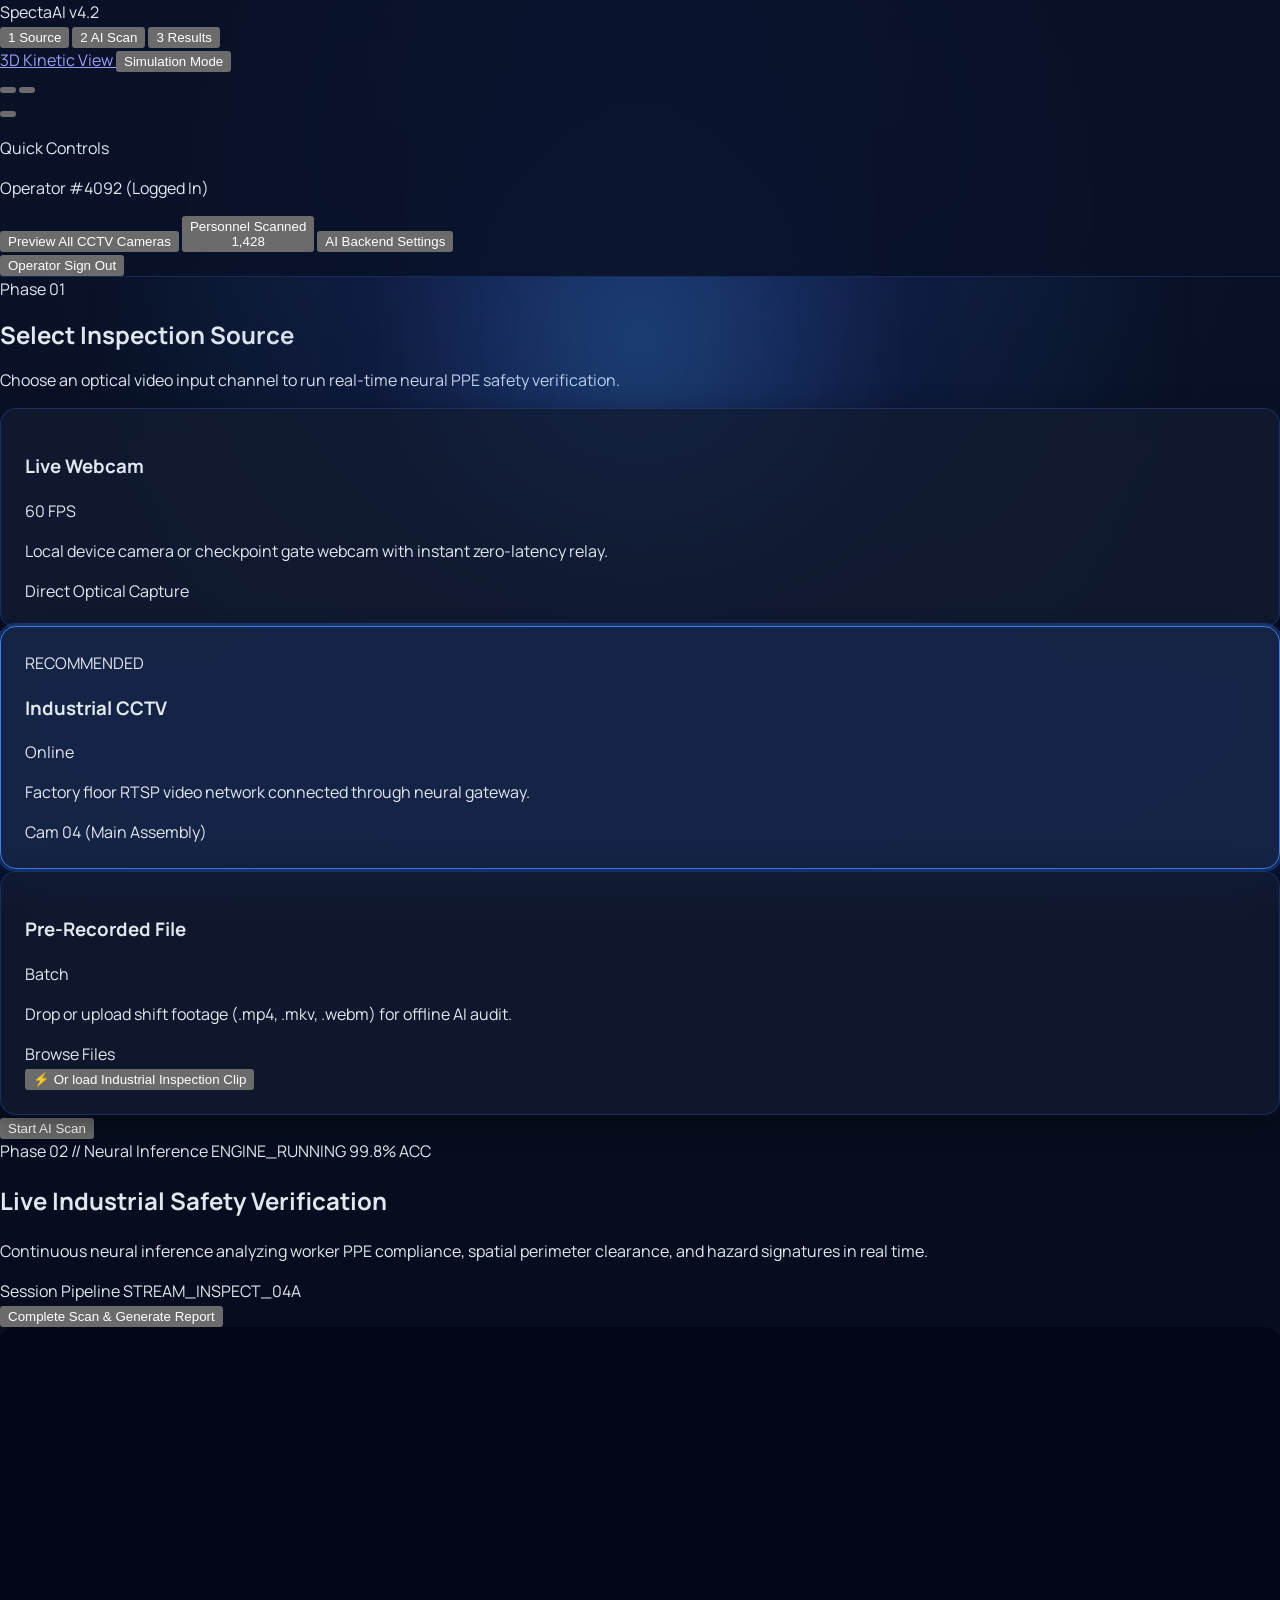
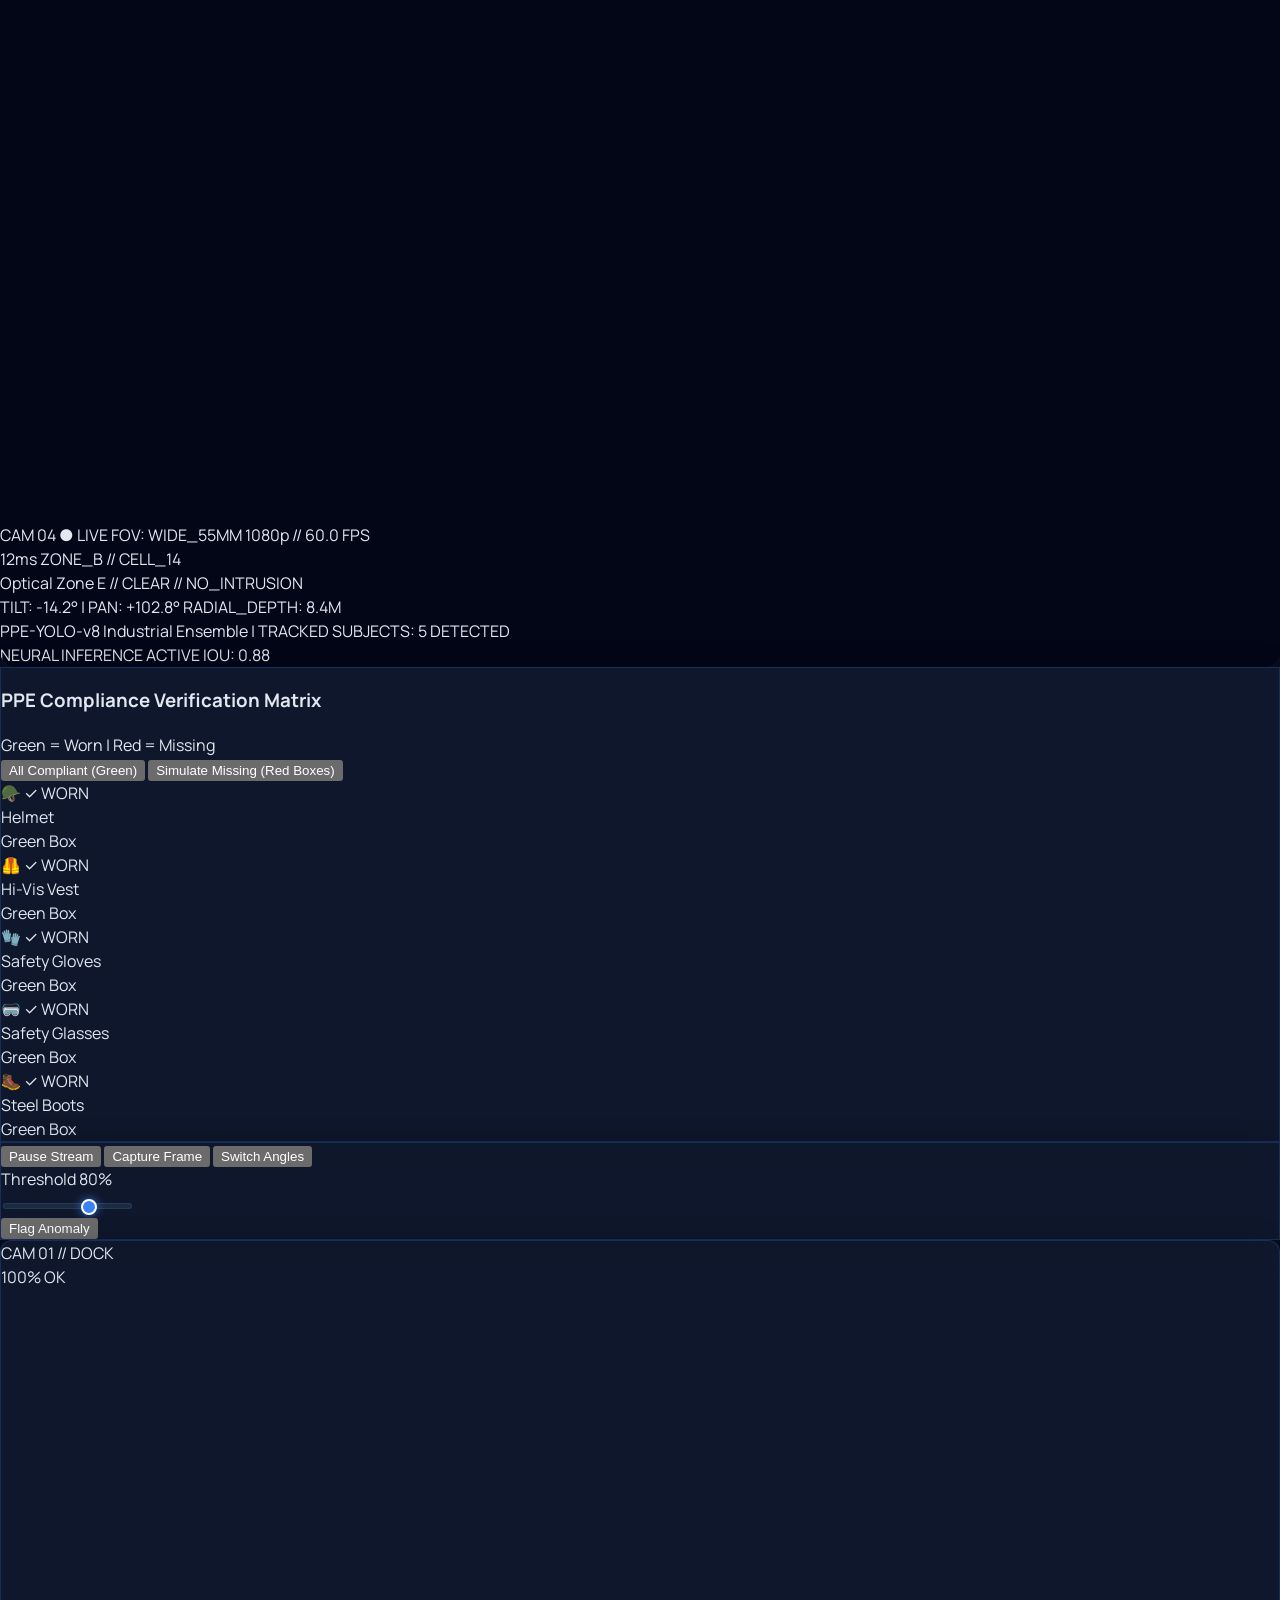
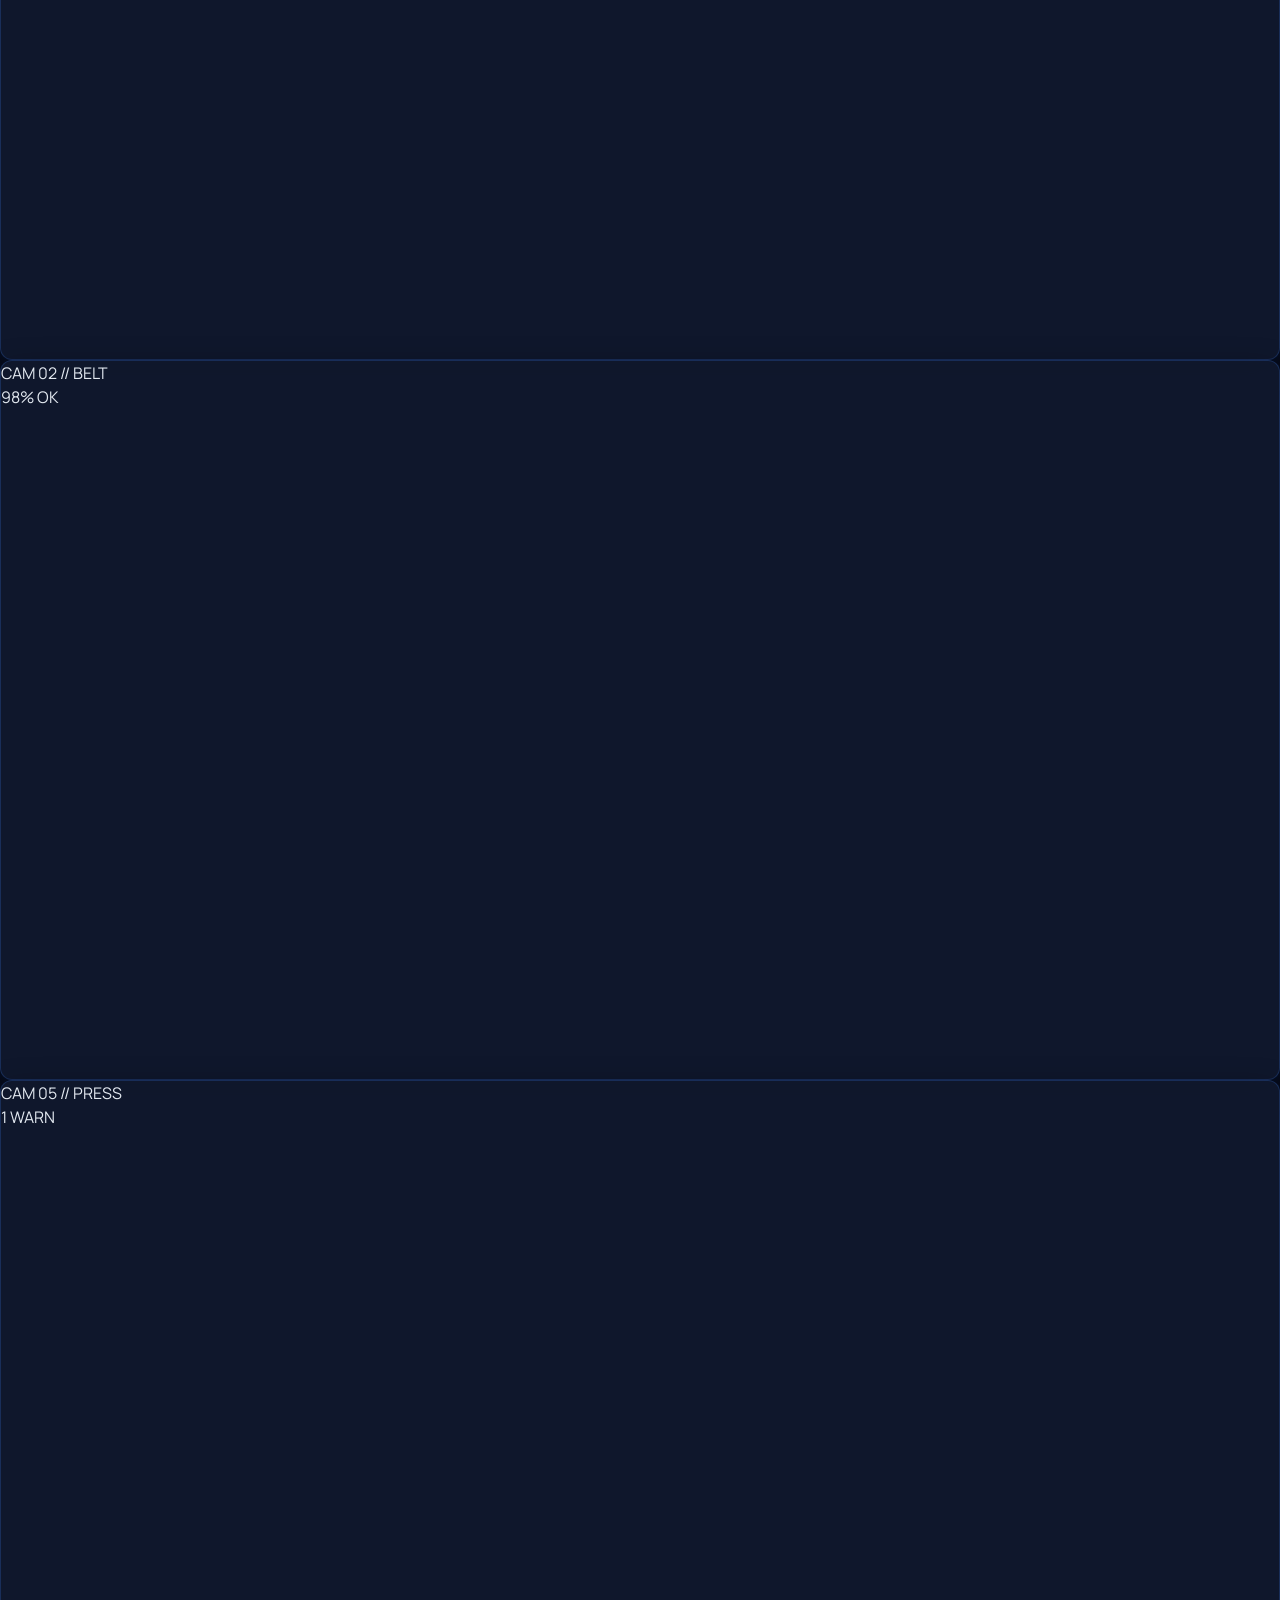
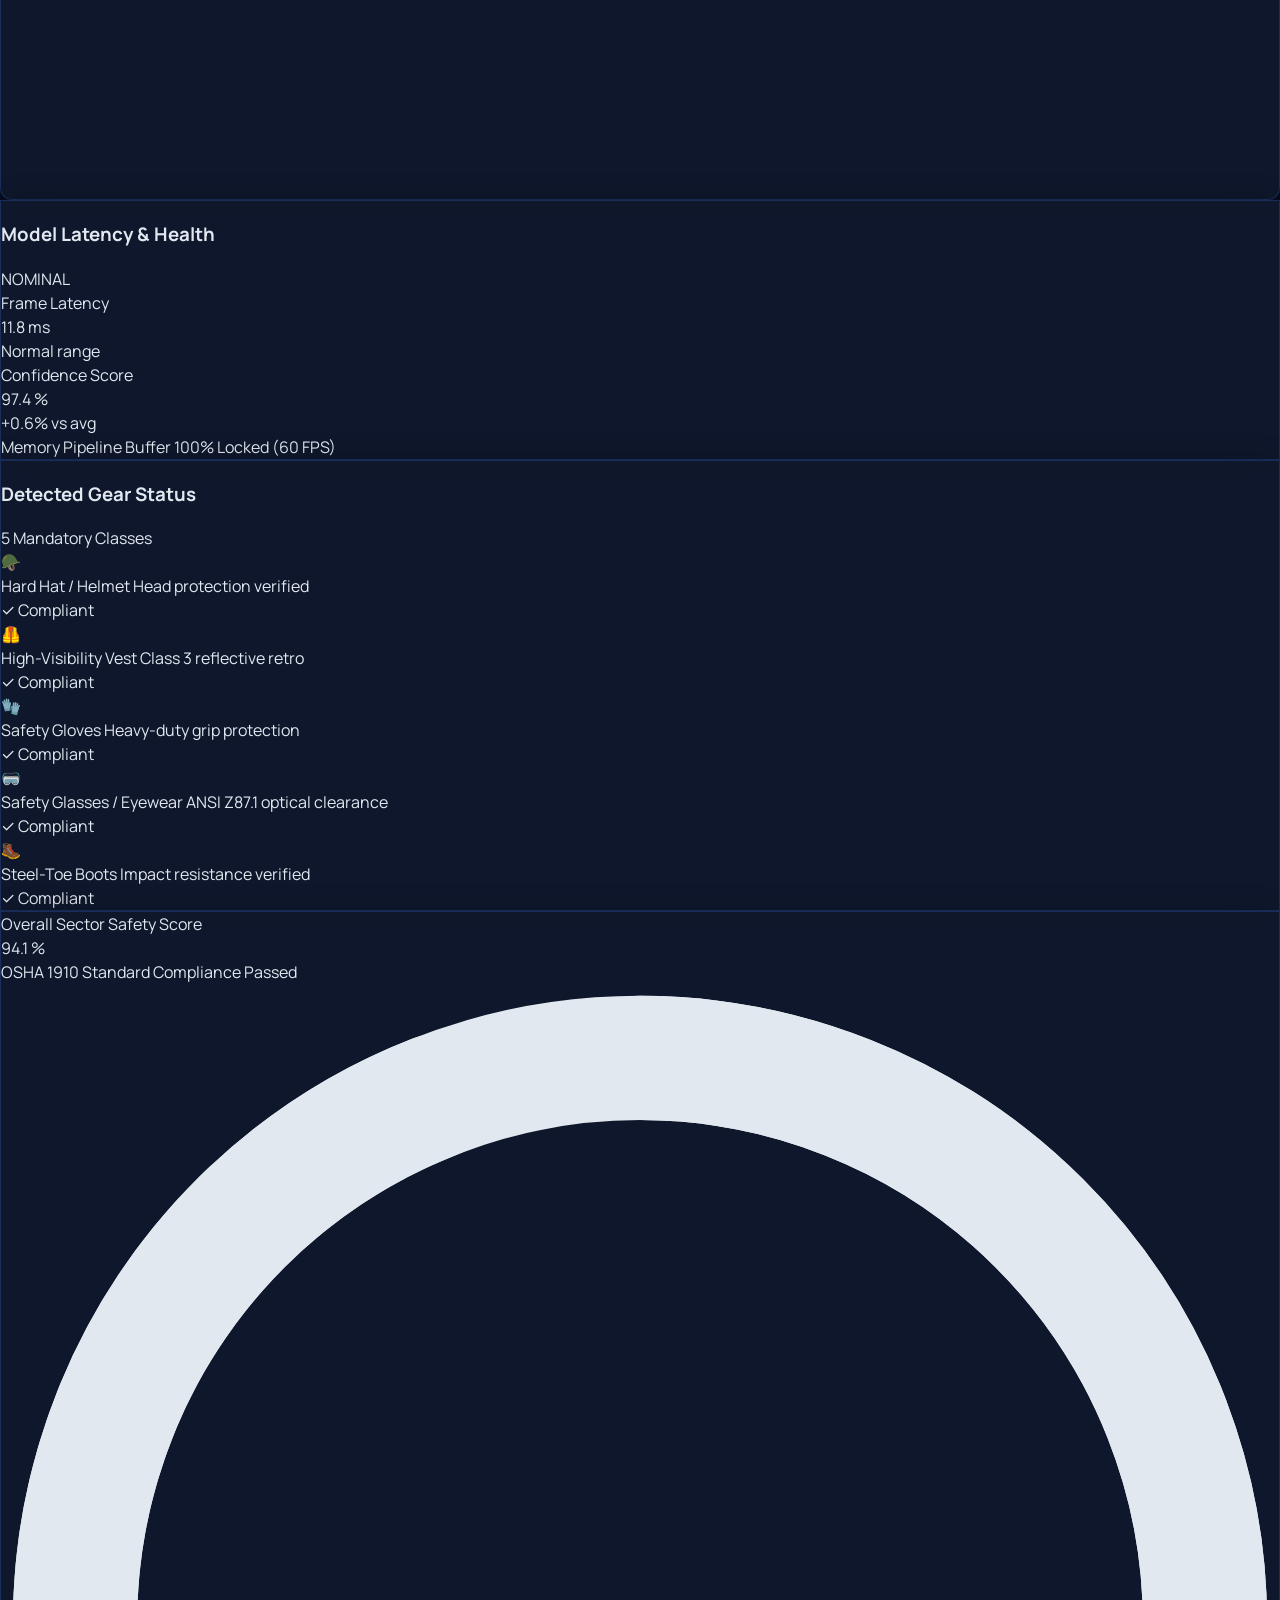
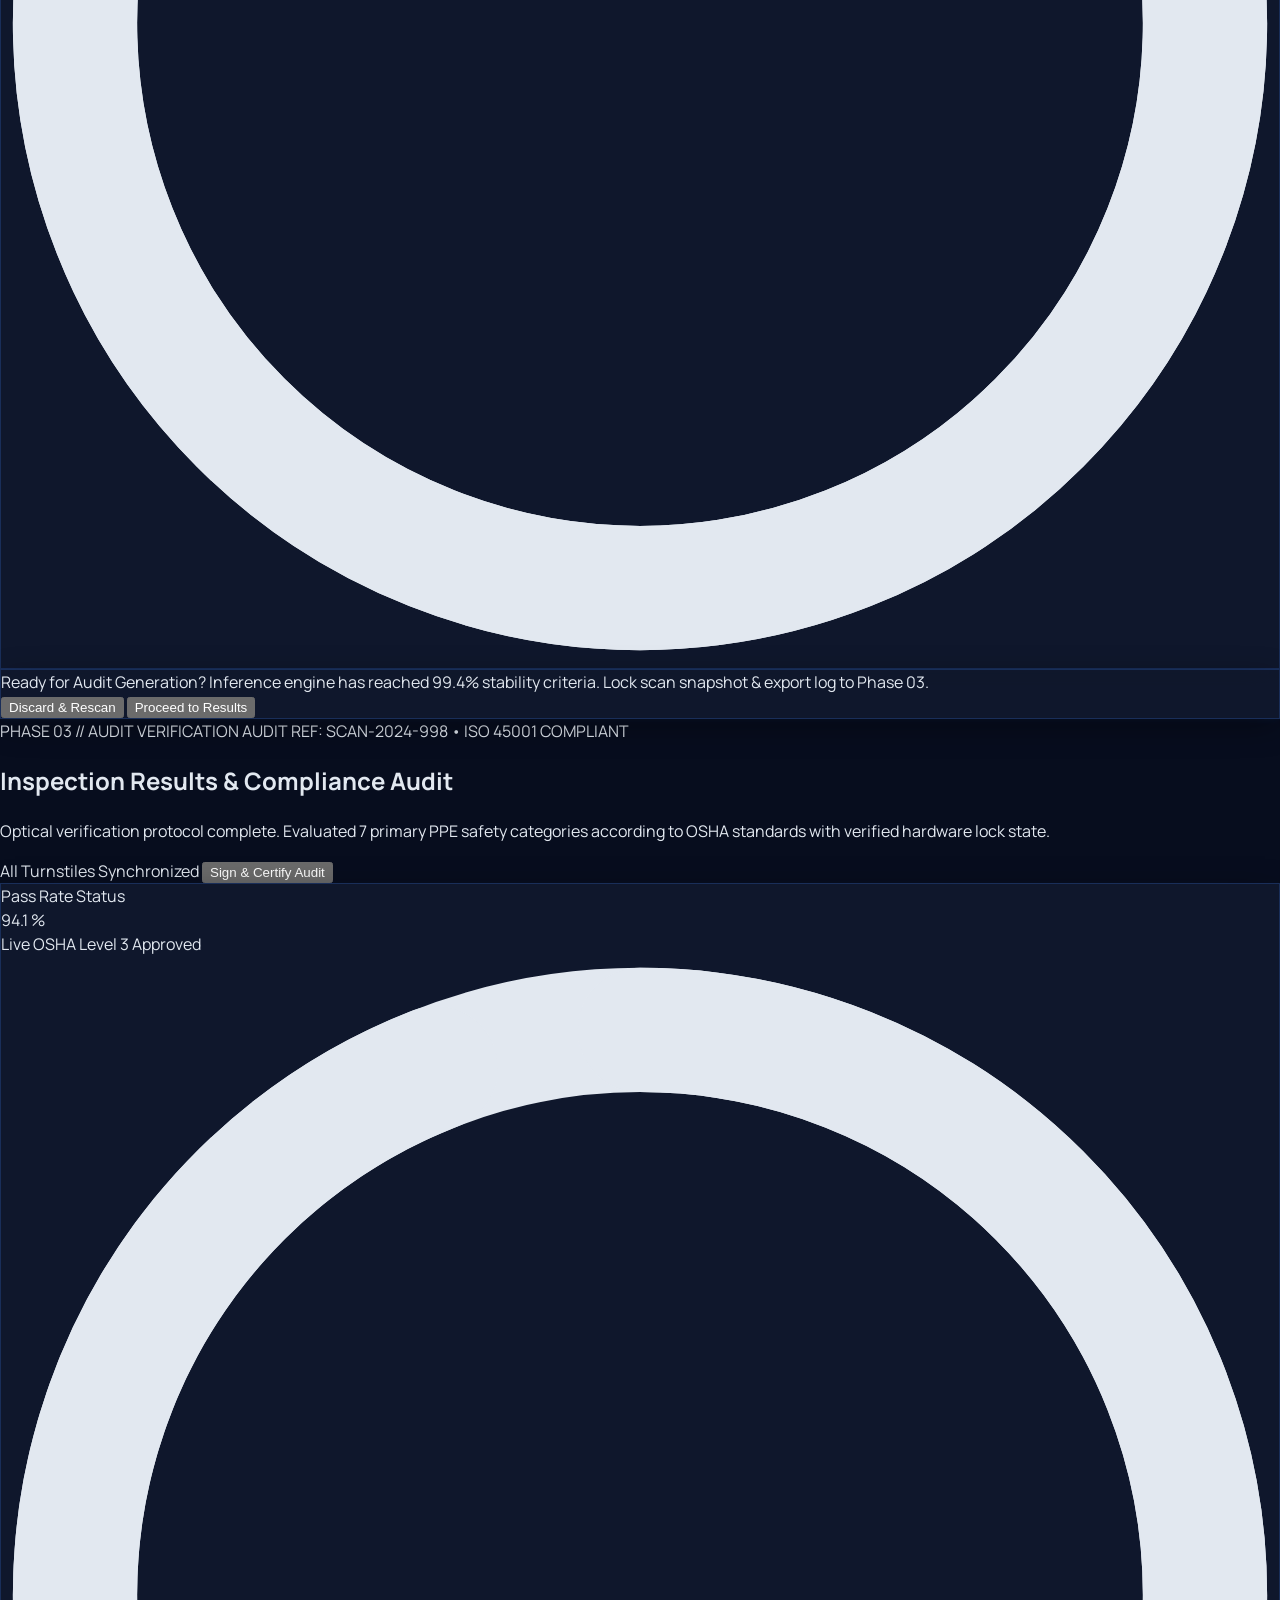
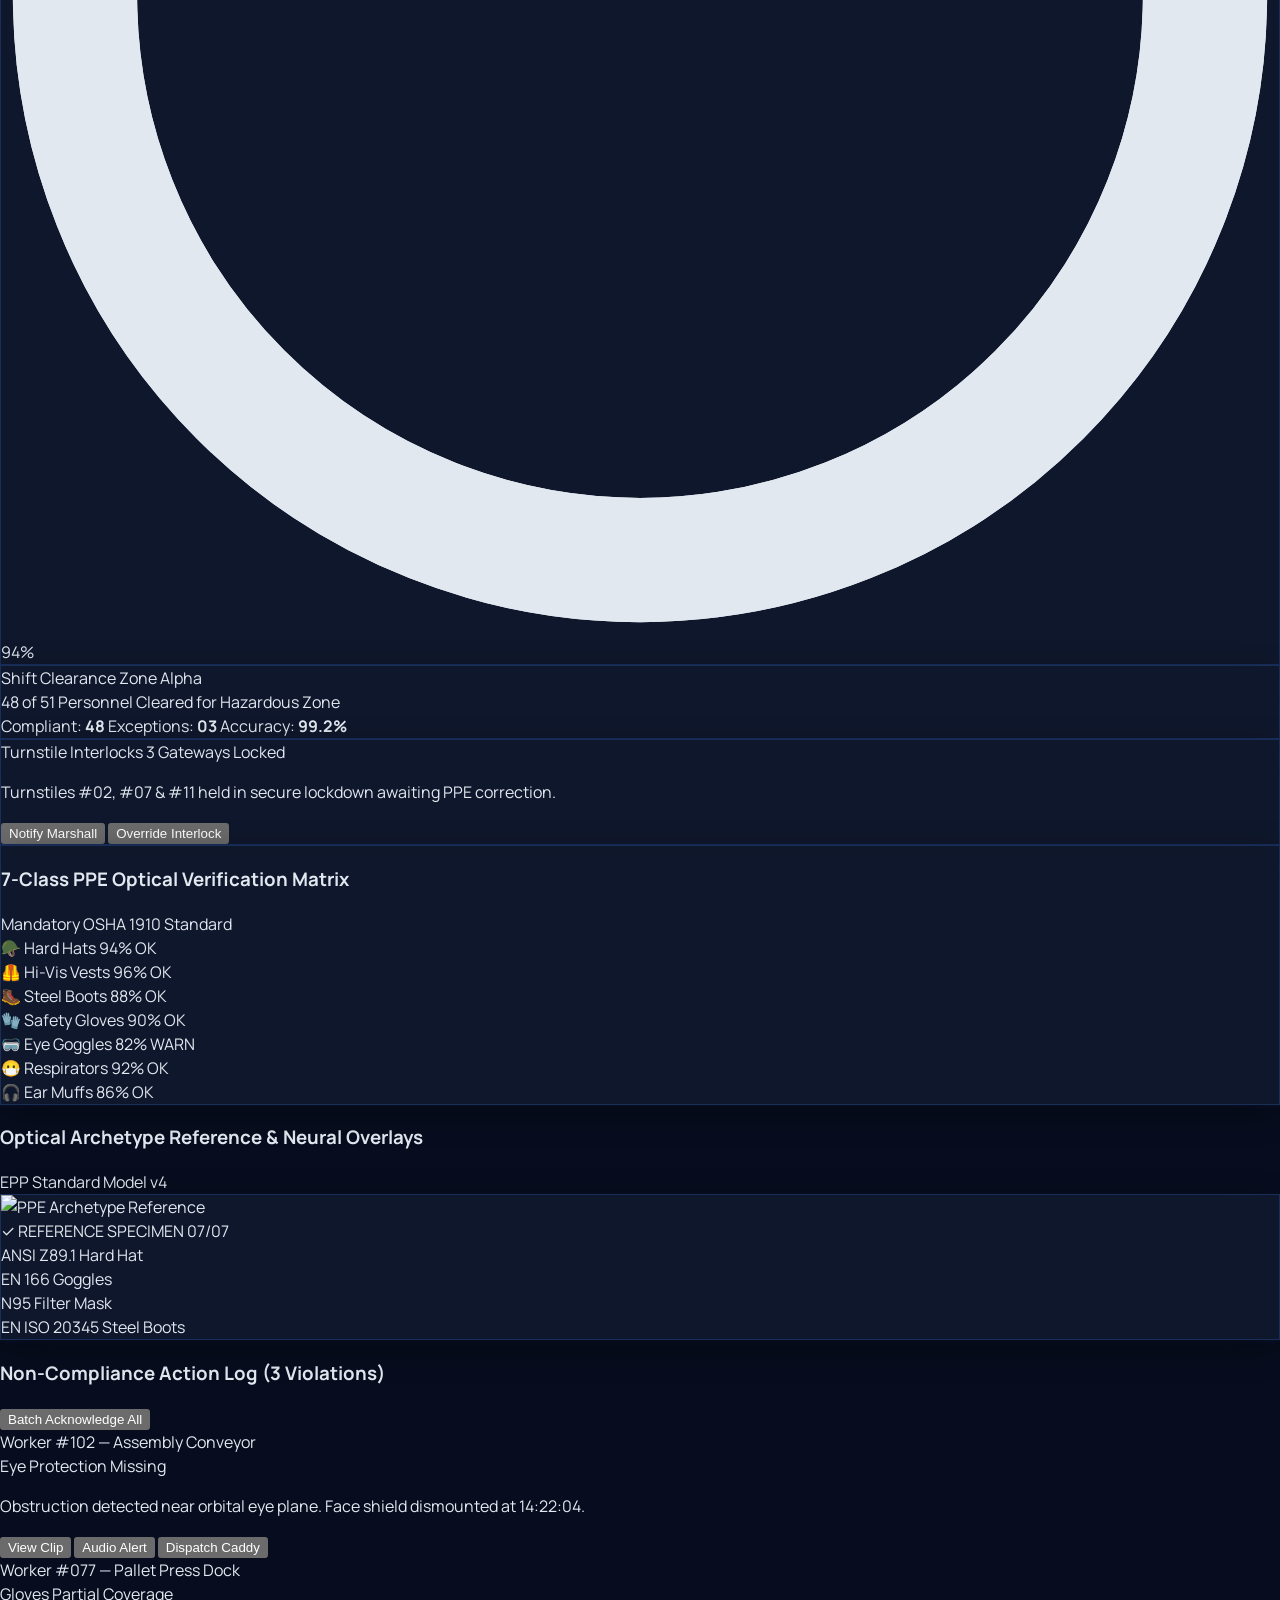
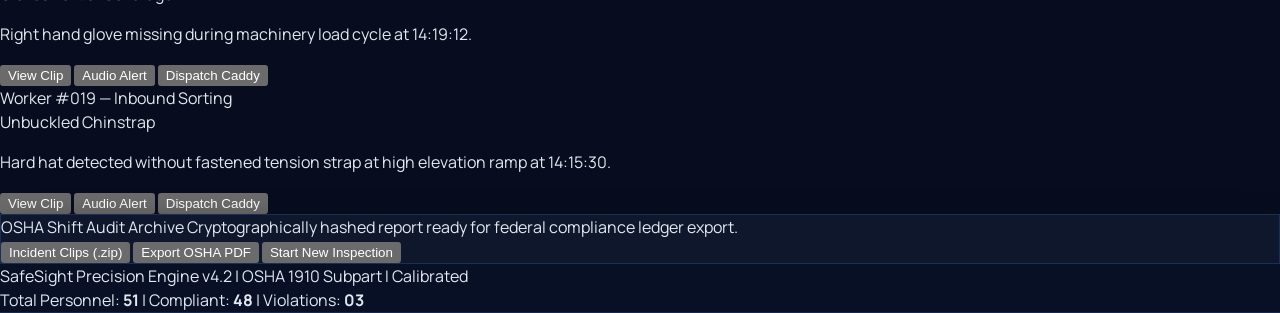
==== commit 047fb0c7: "Add PPE detection API and front‑end assets" ====
--- a/index.html
+++ b/index.html
@@ -10,6 +10,10 @@
   
   <!-- Lucide Icons -->
   <script src="https://unpkg.com/lucide@latest"></script>
+  
+  <!-- TensorFlow.js & COCO-SSD for Client-Side Person & Object Vision -->
+  <script src="https://cdn.jsdelivr.net/npm/@tensorflow/tfjs@4.10.0/dist/tf.min.js"></script>
+  <script src="https://cdn.jsdelivr.net/npm/@tensorflow-models/coco-ssd@2.2.3/dist/coco-ssd.min.js"></script>
   
   <!-- Google Fonts: Space Grotesk, Manrope, Inter & JetBrains Mono -->
   <link rel="preconnect" href="https://fonts.googleapis.com" />
@@ -215,9 +219,14 @@
             </div>
             <p class="text-xs text-slate-400 mt-2 leading-relaxed">Drop or upload shift footage (.mp4, .mkv, .webm) for offline AI audit.</p>
           </div>
-          <div class="mt-6 pt-4 border-t border-slate-800 flex items-center justify-between text-xs font-medium text-blue-400">
-            <span id="video-file-label">Browse Files</span>
-            <i data-lucide="arrow-right" class="w-4 h-4"></i>
+          <div class="mt-6 pt-4 border-t border-slate-800 flex flex-col gap-2">
+            <div class="flex items-center justify-between text-xs font-medium text-blue-400">
+              <span id="video-file-label">Browse Files</span>
+              <i data-lucide="arrow-right" class="w-4 h-4"></i>
+            </div>
+            <button type="button" onclick="event.stopPropagation(); loadSampleVideoDemo();" class="text-left text-[11px] font-mono text-cyan-400 hover:text-cyan-300 transition-colors flex items-center gap-1">
+              <span>⚡ Or load Industrial Inspection Clip</span>
+            </button>
           </div>
         </div>
       </div>
@@ -355,6 +364,94 @@
               </div>
             </div>
 
+            <!-- Interactive PPE Gear Inspector & State Controller (5 Mandatory Classes) -->
+            <div class="p-4 rounded-2xl glass-card border border-blue-500/25 shadow-sm flex flex-col gap-3">
+              <div class="flex flex-col sm:flex-row sm:items-center justify-between gap-2 pb-2 border-b border-slate-800">
+                <div class="flex items-center gap-2">
+                  <div class="w-2.5 h-2.5 rounded-full bg-emerald-400 animate-pulse"></div>
+                  <h3 class="font-display font-bold text-white text-xs sm:text-sm tracking-wide uppercase">
+                    PPE Compliance Verification Matrix
+                  </h3>
+                  <span class="hidden sm:inline px-2 py-0.5 rounded bg-blue-950/80 border border-blue-500/30 text-blue-300 font-mono text-[10px]">
+                    Green = Worn | Red = Missing
+                  </span>
+                </div>
+                <div class="flex items-center gap-2 flex-wrap">
+                  <button onclick="setAllPPEState(true)" class="px-3 py-1.5 rounded-lg bg-emerald-950/80 hover:bg-emerald-900 border border-emerald-500/40 text-emerald-400 font-mono text-[11px] font-bold transition-all shadow-sm flex items-center gap-1.5" type="button">
+                    <i data-lucide="check-check" class="w-3.5 h-3.5"></i>
+                    <span>All Compliant (Green)</span>
+                  </button>
+                  <button onclick="setAllPPEState(false)" class="px-3 py-1.5 rounded-lg bg-rose-950/80 hover:bg-rose-900 border border-rose-500/40 text-rose-300 font-mono text-[11px] font-bold transition-all shadow-sm flex items-center gap-1.5" type="button">
+                    <i data-lucide="alert-triangle" class="w-3.5 h-3.5"></i>
+                    <span>Simulate Missing (Red Boxes)</span>
+                  </button>
+                </div>
+              </div>
+
+              <!-- 5 Interactive PPE Class Cards -->
+              <div class="grid grid-cols-2 sm:grid-cols-5 gap-2.5">
+                <!-- 1. Helmet -->
+                <div id="ppe-card-helmet" onclick="togglePPEItem('helmet')" class="ppe-control-card cursor-pointer p-3 rounded-xl bg-slate-900/80 border-2 border-emerald-500/50 hover:border-emerald-400 transition-all flex flex-col justify-between gap-2 shadow-sm">
+                  <div class="flex items-center justify-between">
+                    <span class="text-xl">🪖</span>
+                    <span id="ppe-badge-helmet" class="px-1.5 py-0.5 rounded bg-emerald-950 text-emerald-400 font-mono text-[9px] font-bold border border-emerald-500/40">✓ WORN</span>
+                  </div>
+                  <div>
+                    <div class="font-display text-xs font-bold text-white">Helmet</div>
+                    <div id="ppe-sub-helmet" class="text-[10px] font-mono text-emerald-400">Green Box</div>
+                  </div>
+                </div>
+
+                <!-- 2. Vest -->
+                <div id="ppe-card-vest" onclick="togglePPEItem('vest')" class="ppe-control-card cursor-pointer p-3 rounded-xl bg-slate-900/80 border-2 border-emerald-500/50 hover:border-emerald-400 transition-all flex flex-col justify-between gap-2 shadow-sm">
+                  <div class="flex items-center justify-between">
+                    <span class="text-xl">🦺</span>
+                    <span id="ppe-badge-vest" class="px-1.5 py-0.5 rounded bg-emerald-950 text-emerald-400 font-mono text-[9px] font-bold border border-emerald-500/40">✓ WORN</span>
+                  </div>
+                  <div>
+                    <div class="font-display text-xs font-bold text-white">Hi-Vis Vest</div>
+                    <div id="ppe-sub-vest" class="text-[10px] font-mono text-emerald-400">Green Box</div>
+                  </div>
+                </div>
+
+                <!-- 3. Gloves -->
+                <div id="ppe-card-gloves" onclick="togglePPEItem('gloves')" class="ppe-control-card cursor-pointer p-3 rounded-xl bg-slate-900/80 border-2 border-emerald-500/50 hover:border-emerald-400 transition-all flex flex-col justify-between gap-2 shadow-sm">
+                  <div class="flex items-center justify-between">
+                    <span class="text-xl">🧤</span>
+                    <span id="ppe-badge-gloves" class="px-1.5 py-0.5 rounded bg-emerald-950 text-emerald-400 font-mono text-[9px] font-bold border border-emerald-500/40">✓ WORN</span>
+                  </div>
+                  <div>
+                    <div class="font-display text-xs font-bold text-white">Safety Gloves</div>
+                    <div id="ppe-sub-gloves" class="text-[10px] font-mono text-emerald-400">Green Box</div>
+                  </div>
+                </div>
+
+                <!-- 4. Glasses -->
+                <div id="ppe-card-glasses" onclick="togglePPEItem('glasses')" class="ppe-control-card cursor-pointer p-3 rounded-xl bg-slate-900/80 border-2 border-emerald-500/50 hover:border-emerald-400 transition-all flex flex-col justify-between gap-2 shadow-sm">
+                  <div class="flex items-center justify-between">
+                    <span class="text-xl">🥽</span>
+                    <span id="ppe-badge-glasses" class="px-1.5 py-0.5 rounded bg-emerald-950 text-emerald-400 font-mono text-[9px] font-bold border border-emerald-500/40">✓ WORN</span>
+                  </div>
+                  <div>
+                    <div class="font-display text-xs font-bold text-white">Safety Glasses</div>
+                    <div id="ppe-sub-glasses" class="text-[10px] font-mono text-emerald-400">Green Box</div>
+                  </div>
+                </div>
+
+                <!-- 5. Boots -->
+                <div id="ppe-card-boots" onclick="togglePPEItem('boots')" class="ppe-control-card cursor-pointer p-3 rounded-xl bg-slate-900/80 border-2 border-emerald-500/50 hover:border-emerald-400 transition-all flex flex-col justify-between gap-2 shadow-sm">
+                  <div class="flex items-center justify-between">
+                    <span class="text-xl">🥾</span>
+                    <span id="ppe-badge-boots" class="px-1.5 py-0.5 rounded bg-emerald-950 text-emerald-400 font-mono text-[9px] font-bold border border-emerald-500/40">✓ WORN</span>
+                  </div>
+                  <div>
+                    <div class="font-display text-xs font-bold text-white">Steel Boots</div>
+                    <div id="ppe-sub-boots" class="text-[10px] font-mono text-emerald-400">Green Box</div>
+                  </div>
+                </div>
+              </div>
+            </div>
+
             <!-- Interactive Stream Controls Strip -->
             <div class="grid grid-cols-2 md:grid-cols-5 gap-3 p-3 rounded-xl glass-card border border-blue-500/25 shadow-sm">
               <!-- Pause Stream Button -->
@@ -489,7 +586,7 @@
                     <div class="w-8 h-8 rounded-lg bg-blue-950/80 text-blue-300 flex items-center justify-center shrink-0 text-base">🪖</div>
                     <div class="flex flex-col">
                       <span class="font-display text-xs text-white font-semibold">Hard Hat / Helmet</span>
-                      <span class="text-[11px] text-slate-400">2 of 2 workers verified</span>
+                      <span class="text-[11px] text-slate-400">Head protection verified</span>
                     </div>
                   </div>
                   <div class="flex items-center gap-1 px-2.5 py-1 rounded-full bg-emerald-950/70 border border-emerald-500/30 text-emerald-400 font-mono text-[10px] font-bold">
@@ -503,7 +600,7 @@
                     <div class="w-8 h-8 rounded-lg bg-blue-950/80 text-blue-300 flex items-center justify-center shrink-0 text-base">🦺</div>
                     <div class="flex flex-col">
                       <span class="font-display text-xs text-white font-semibold">High-Visibility Vest</span>
-                      <span class="text-[11px] text-slate-400">Class 3 certified reflective</span>
+                      <span class="text-[11px] text-slate-400">Class 3 reflective retro</span>
                     </div>
                   </div>
                   <div class="flex items-center gap-1 px-2.5 py-1 rounded-full bg-emerald-950/70 border border-emerald-500/30 text-emerald-400 font-mono text-[10px] font-bold">
@@ -511,17 +608,45 @@
                   </div>
                 </div>
 
-                <!-- Item 3: Eye Protection -->
-                <div class="p-2.5 rounded-xl bg-amber-950/40 border border-amber-500/30 flex items-center justify-between gap-3">
+                <!-- Item 3: Safety Gloves -->
+                <div class="p-2.5 rounded-xl bg-slate-900/60 border border-blue-500/15 flex items-center justify-between gap-3">
                   <div class="flex items-center gap-3">
-                    <div class="w-8 h-8 rounded-lg bg-amber-950/80 text-amber-300 flex items-center justify-center shrink-0 text-base">🥽</div>
+                    <div class="w-8 h-8 rounded-lg bg-blue-950/80 text-blue-300 flex items-center justify-center shrink-0 text-base">🧤</div>
                     <div class="flex flex-col">
-                      <span class="font-display text-xs text-white font-semibold">Safety Eyewear</span>
-                      <span class="text-[11px] text-amber-300">1 worker partial obstruction</span>
+                      <span class="font-display text-xs text-white font-semibold">Safety Gloves</span>
+                      <span class="text-[11px] text-slate-400">Heavy-duty grip protection</span>
                     </div>
                   </div>
-                  <div class="flex items-center gap-1 px-2.5 py-1 rounded-full bg-amber-950/90 border border-amber-500/50 text-amber-300 font-mono text-[10px] font-bold animate-pulse">
-                    <span>⚠ Reviewing</span>
+                  <div class="flex items-center gap-1 px-2.5 py-1 rounded-full bg-emerald-950/70 border border-emerald-500/30 text-emerald-400 font-mono text-[10px] font-bold">
+                    <span>✓ Compliant</span>
+                  </div>
+                </div>
+
+                <!-- Item 4: Eye Protection / Glasses -->
+                <div class="p-2.5 rounded-xl bg-slate-900/60 border border-blue-500/15 flex items-center justify-between gap-3">
+                  <div class="flex items-center gap-3">
+                    <div class="w-8 h-8 rounded-lg bg-blue-950/80 text-blue-300 flex items-center justify-center shrink-0 text-base">🥽</div>
+                    <div class="flex flex-col">
+                      <span class="font-display text-xs text-white font-semibold">Safety Glasses / Eyewear</span>
+                      <span class="text-[11px] text-slate-400">ANSI Z87.1 optical clearance</span>
+                    </div>
+                  </div>
+                  <div class="flex items-center gap-1 px-2.5 py-1 rounded-full bg-emerald-950/70 border border-emerald-500/30 text-emerald-400 font-mono text-[10px] font-bold">
+                    <span>✓ Compliant</span>
+                  </div>
+                </div>
+
+                <!-- Item 5: Safety Boots -->
+                <div class="p-2.5 rounded-xl bg-slate-900/60 border border-blue-500/15 flex items-center justify-between gap-3">
+                  <div class="flex items-center gap-3">
+                    <div class="w-8 h-8 rounded-lg bg-blue-950/80 text-blue-300 flex items-center justify-center shrink-0 text-base">🥾</div>
+                    <div class="flex flex-col">
+                      <span class="font-display text-xs text-white font-semibold">Steel-Toe Boots</span>
+                      <span class="text-[11px] text-slate-400">Impact resistance verified</span>
+                    </div>
+                  </div>
+                  <div class="flex items-center gap-1 px-2.5 py-1 rounded-full bg-emerald-950/70 border border-emerald-500/30 text-emerald-400 font-mono text-[10px] font-bold">
+                    <span>✓ Compliant</span>
                   </div>
                 </div>
               </div>
--- a/css/style.css
+++ b/css/style.css
@@ -429,6 +429,46 @@
   z-index: 5;
 }
 
+/* PPE Control Cards & Compliance Status */
+.ppe-control-card {
+  transition: all 0.22s cubic-bezier(0.16, 1, 0.3, 1);
+  user-select: none;
+}
+
+.ppe-control-card:hover {
+  transform: translateY(-2px);
+}
+
+.ppe-control-card.is-missing {
+  border-color: rgba(239, 68, 68, 0.75) !important;
+  background: rgba(88, 28, 28, 0.45) !important;
+  box-shadow: 0 0 16px rgba(239, 68, 68, 0.25) !important;
+}
+
+.ppe-control-card.is-missing .status-text,
+.ppe-control-card.is-missing [id^="ppe-sub-"] {
+  color: #f87171 !important;
+}
+
+.ppe-control-card.is-missing [id^="ppe-badge-"] {
+  background: rgba(127, 29, 29, 0.95) !important;
+  color: #fca5a5 !important;
+  border-color: rgba(239, 68, 68, 0.5) !important;
+}
+
+@keyframes pulse-red-border {
+  0%, 100% {
+    box-shadow: 0 0 0 0 rgba(239, 68, 68, 0.5);
+  }
+  50% {
+    box-shadow: 0 0 0 6px rgba(239, 68, 68, 0);
+  }
+}
+
+.violation-pulse {
+  animation: pulse-red-border 1.8s infinite;
+}
+
 /* Print Stylesheet for OSHA Compliance Export */
 @media print {
   body {
